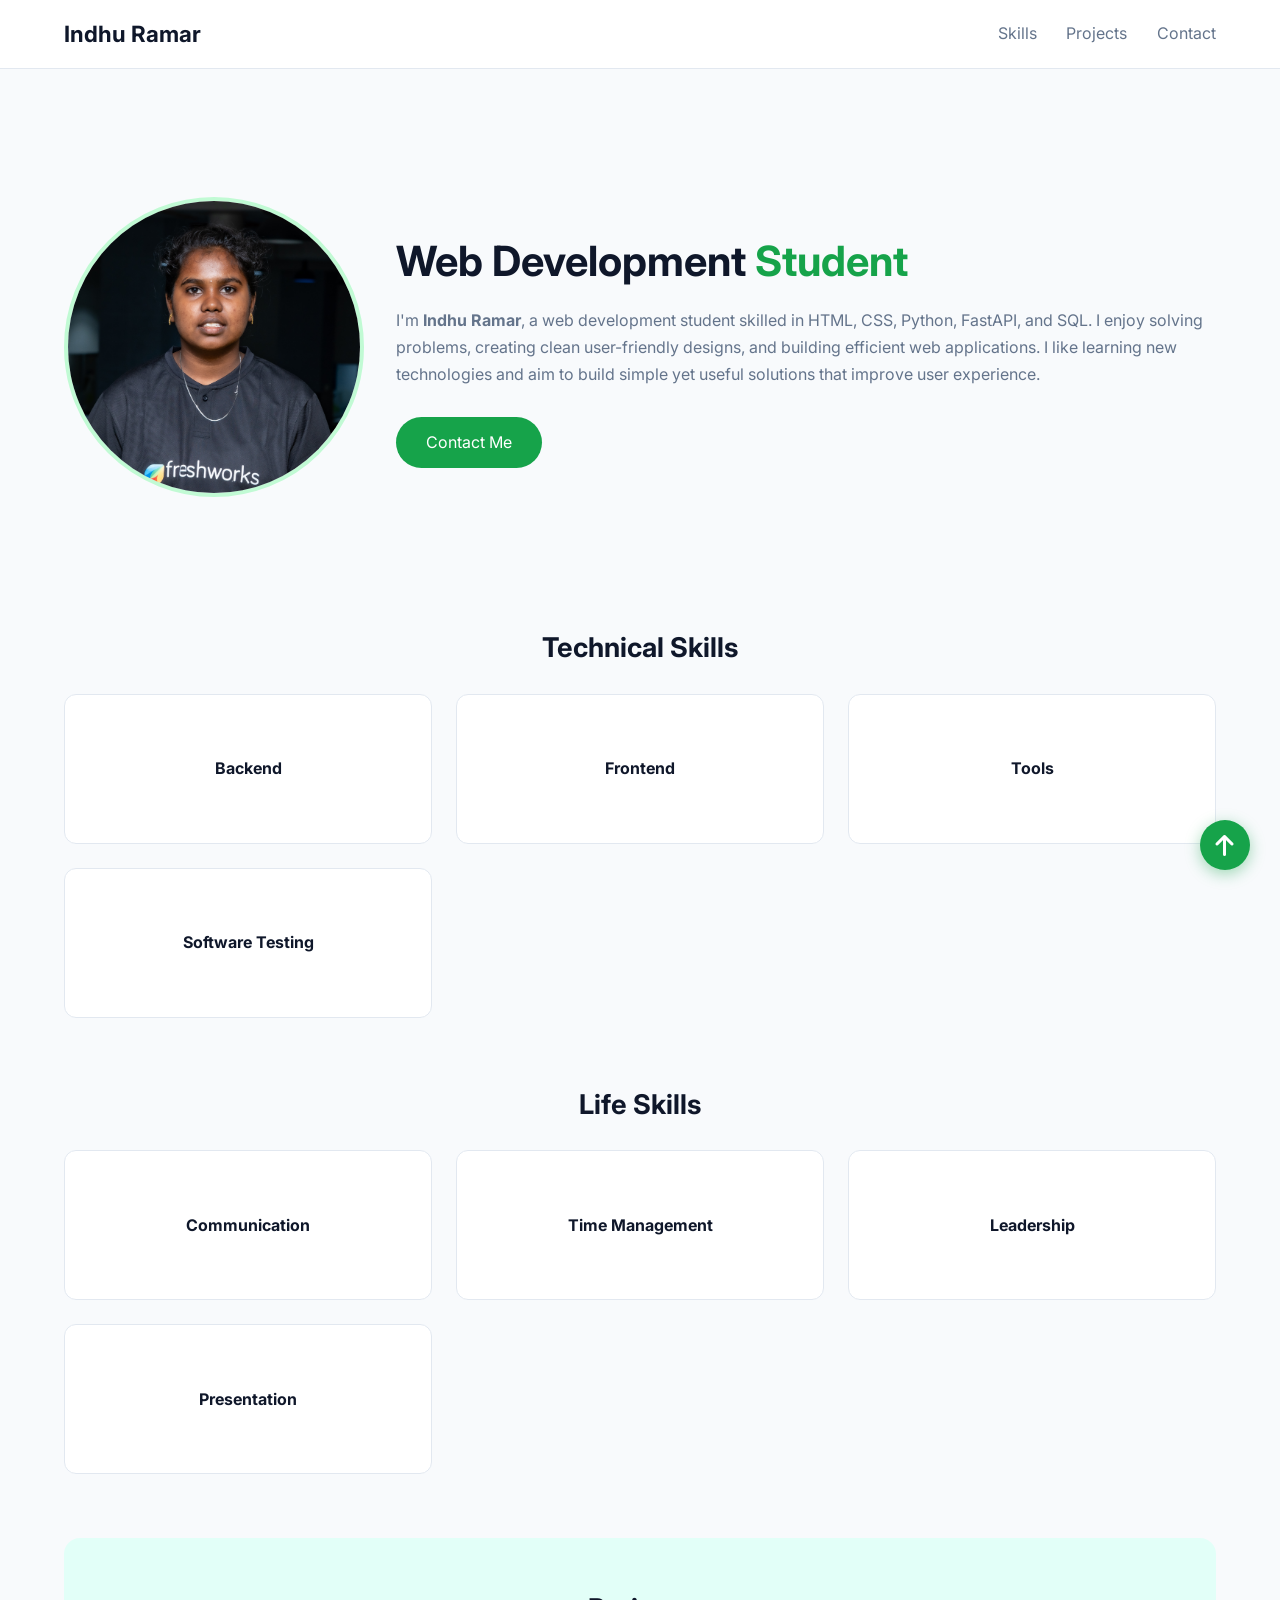
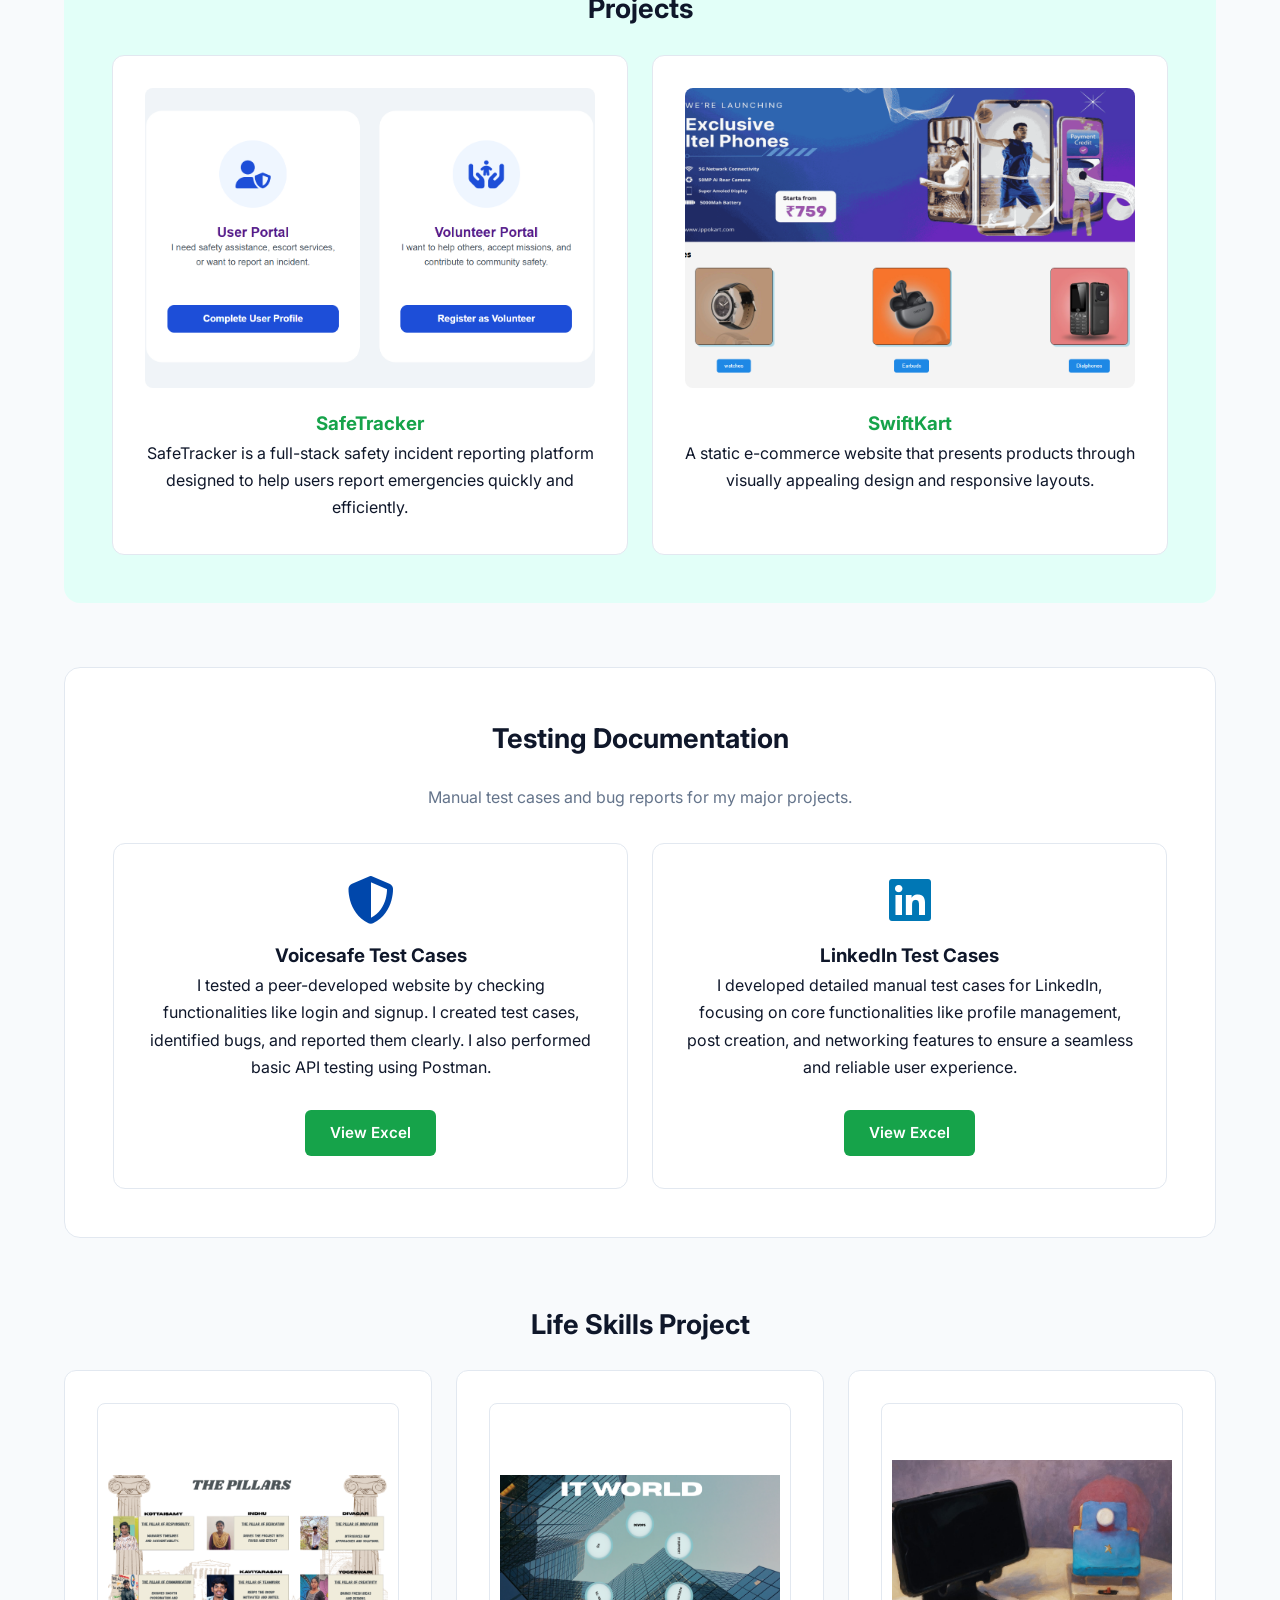
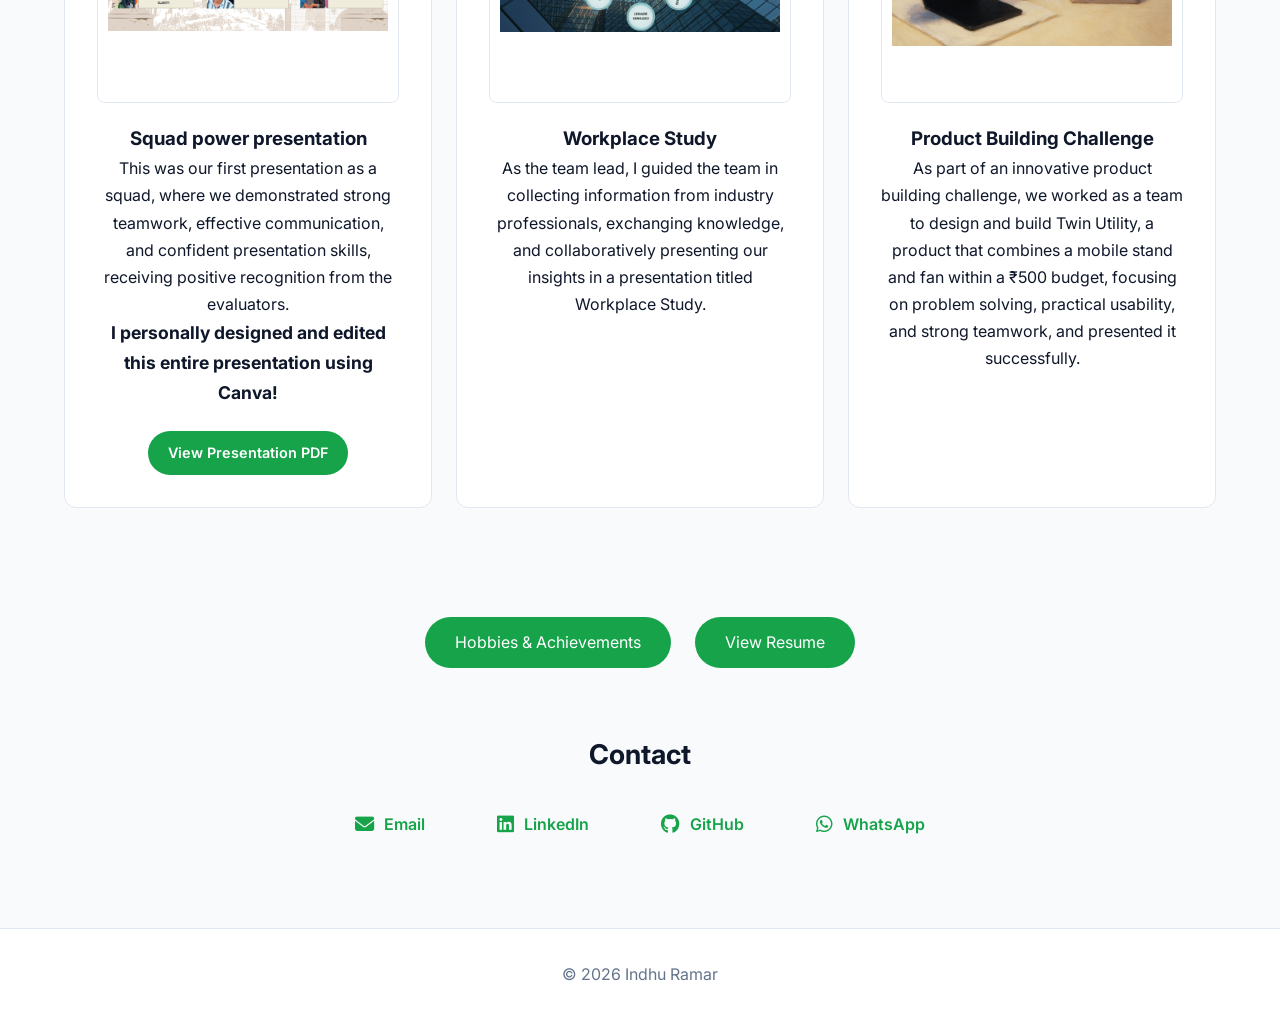
==== index.html @ e45c96ea "Change PDF button text color to white" ====
<!DOCTYPE html>
<html lang="en">

<head>
  <meta charset="UTF-8" />
  <meta name="viewport" content="width=device-width, initial-scale=1.0" />
  <title>Indhu Ramar | Portfolio</title>

  <!-- Google Fonts -->
  <link href="https://fonts.googleapis.com/css2?family=Inter:wght@400;500;600;700&display=swap" rel="stylesheet" />

  <!-- Font Awesome -->
  <link rel="stylesheet" href="https://cdnjs.cloudflare.com/ajax/libs/font-awesome/6.4.0/css/all.min.css" />
  <link rel="stylesheet" href="./style.css?v=3" />
</head>

<body>
  <!-- NAVBAR -->
  <nav>
    <div class="container nav_content">
      <div class="logo">Indhu Ramar</div>
      <div class="nav_links">
        <a href="#skills">Skills</a>
        <a href="#projects">Projects</a>
        <a href="#contact">Contact</a>
      </div>
    </div>
  </nav>

  <main class="container">
    <!-- HERO SECTION -->
    <section class="hero">
      <img src="./images/profile.jpg" alt="Indhu Ramar" />
      <div>
        <h1>Web Development <span>Student</span></h1>
        <p>
          I'm <strong>Indhu Ramar</strong>, a web development student skilled
          in HTML, CSS, Python, FastAPI, and SQL. I enjoy solving problems,
          creating clean user-friendly designs, and building efficient web
          applications. I like learning new technologies and aim to build
          simple yet useful solutions that improve user experience.
        </p>
        <a href="#contact" class="btn">Contact Me</a>
      </div>
    </section>

    <div class="skill">
      <!-- TECHNICAL SKILLS -->
      <section id="skills">
        <h2>Technical Skills</h2>
        <div class="grid">
          <!-- Backend -->
          <div class="flip_card">
            <div class="flip_card_inner">
              <div class="flip_card_front">
                <strong>Backend</strong>
              </div>
              <div class="flip_card_back">
                <div class="skill_item">
                  <div class="skill_info">
                    <span><i class="fa-brands fa-python"></i> Python</span>
                  </div>
                </div>
                <div class="skill_item">
                  <div class="skill_info">
                    <span><i class="fa-solid fa-bolt"></i> FastAPI</span>
                  </div>
                </div>
                <div class="skill_item">
                  <div class="skill_info">
                    <span><i class="fa-solid fa-database"></i> SQL</span>
                  </div>
                </div>
              </div>
            </div>
          </div>

          <!-- Frontend -->
          <div class="flip_card">
            <div class="flip_card_inner">
              <div class="flip_card_front">
                <strong>Frontend</strong>
              </div>
              <div class="flip_card_back">
                <div class="skill_item">
                  <div class="skill_info">
                    <span><i class="fa-brands fa-html5"></i> HTML</span>
                  </div>
                </div>
                <div class="skill_item">
                  <div class="skill_info">
                    <span><i class="fa-brands fa-css3-alt"></i> CSS</span>
                  </div>
                </div>
                <div class="skill_item">
                  <div class="skill_info">
                    <span><i class="fa-brands fa-js"></i> JavaScript</span>
                  </div>
                </div>
              </div>
            </div>
          </div>

          <!-- Tools -->
          <div class="flip_card">
            <div class="flip_card_inner">
              <div class="flip_card_front">
                <strong>Tools</strong>
              </div>
              <div class="flip_card_back">
                <div style="display: grid; grid-template-columns: 1fr 1fr; gap: 5px; width: 100%;">
                  <div class="skill_item" style="margin-bottom: 0;">
                    <div class="skill_info" style="margin-bottom: 0;">
                      <span><i class="fa-brands fa-github"></i> GitHub</span>
                    </div>
                  </div>
                  <div class="skill_item" style="margin-bottom: 0;">
                    <div class="skill_info" style="margin-bottom: 0;">
                      <span><i class="fa-brands fa-figma"></i> Figma</span>
                    </div>
                  </div>
                  <div class="skill_item" style="margin-bottom: 0;">
                    <div class="skill_info" style="margin-bottom: 0;">
                      <span><i class="fa-solid fa-code"></i> VS Code</span>
                    </div>
                  </div>
                  <div class="skill_item" style="margin-bottom: 0;">
                    <div class="skill_info" style="margin-bottom: 0;">
                      <span><i class="fa-solid fa-paper-plane"></i> Postman</span>
                    </div>
                  </div>
                  <div class="skill_item" style="margin-bottom: 0;">
                    <div class="skill_info" style="margin-bottom: 0;">
                      <span><i class="fa-solid fa-masks-theater"></i> Playwright</span>
                    </div>
                  </div>
                  <div class="skill_item" style="margin-bottom: 0;">
                    <div class="skill_info" style="margin-bottom: 0;">
                      <span><i class="fa-solid fa-caret-up"></i> Vercel</span>
                    </div>
                  </div>
                </div>
              </div>
            </div>
          </div>

          <!-- Testing -->
          <div class="flip_card">
            <div class="flip_card_inner">
              <div class="flip_card_front">
                <strong>Software Testing</strong>
              </div>
              <div class="flip_card_back">
                <div class="skill_item">
                  <div class="skill_info">
                    <span><i class="fa-solid fa-vial"></i> Manual Testing</span>
                  </div>
                </div>
                <div class="skill_item">
                  <div class="skill_info">
                    <span><i class="fa-solid fa-robot"></i> Automation</span>
                  </div>
                </div>
                <div class="skill_item">
                  <div class="skill_info">
                    <span><i class="fa-solid fa-bug"></i> Bug Reporting</span>
                  </div>
                </div>
              </div>
            </div>
          </div>
        </div>
      </section>

      <!-- LIFE SKILLS -->
      <section>
        <h2>Life Skills</h2>
        <div class="grid">
          <div class="flip_card">
            <div class="flip_card_inner">
              <div class="flip_card_front">
                <strong>Communication</strong>
              </div>
              <div class="flip_card_back">
                <strong>Communication</strong>
                <span>70%</span>
                <div class="progress_bar_container">
                  <div class="progress_fill" style="width: 70%"></div>
                </div>
              </div>
            </div>
          </div>

          <div class="flip_card">
            <div class="flip_card_inner">
              <div class="flip_card_front">
                <strong>Time Management</strong>
              </div>
              <div class="flip_card_back">
                <strong>Time Management</strong>
                <span>70%</span>
                <div class="progress_bar_container">
                  <div class="progress_fill" style="width: 70%"></div>
                </div>
              </div>
            </div>
          </div>

          <div class="flip_card">
            <div class="flip_card_inner">
              <div class="flip_card_front">
                <strong>Leadership</strong>
              </div>
              <div class="flip_card_back">
                <strong>Leadership</strong>
                <span>70%</span>
                <div class="progress_bar_container">
                  <div class="progress_fill" style="width: 70%"></div>
                </div>
              </div>
            </div>
          </div>

          <div class="flip_card">
            <div class="flip_card_inner">
              <div class="flip_card_front">
                <strong>Presentation</strong>
              </div>
              <div class="flip_card_back">
                <strong>Presentation</strong>
                <span>70%</span>
                <div class="progress_bar_container">
                  <div class="progress_fill" style="width: 70%"></div>
                </div>
              </div>
            </div>
          </div>
        </div>
      </section>
    </div>

    <!-- PROJECTS -->
    <section id="projects" class="soft_bg">
      <h2>Projects</h2>
      <div class="grid">
        <div class="card">
          <a href="https://safe-tracker-full-stack.vercel.app/" target="_blank" class="project-link">
<img 
  src="https://rbindhu130-glitch.github.io/portfolio/images/safetracker.png"
  alt="SafeTracker Project"
  class="project-img"
/>
            <h3>SafeTracker</h3>
          </a>
          <p>
            SafeTracker is a full-stack safety incident reporting platform
            designed to help users report emergencies quickly and efficiently.
          </p>
        </div>

        <div class="card">
          <a href="https://rbindhu130-glitch.github.io/static_swiftcart/" target="_blank" class="project-link">
            <img src="images/swiftkart.png" alt="SwiftKart Project" class="project-img" />
            <h3>SwiftKart</h3>
          </a>
          <p>
            A static e-commerce website that presents products through
            visually appealing design and responsive layouts.
          </p>
        </div>
      </div>
    </section>

    <!-- TESTING PROJECTS -->
    <section id="testing_docs" class="soft_bg" style="margin-top: 4rem; background: #fff; border: 1px solid var(--border);">
      <h2 style="text-align: center">Testing Documentation</h2>
      <p style="text-align: center; color: var(--muted); margin-bottom: 2rem;">Manual test cases and bug reports for my major projects.</p>
      <div class="grid">
        <div class="card">
          <i class="fa-solid fa-shield-halved" style="font-size: 3rem; color: #0047AB; margin-bottom: 1rem;"></i>
          <h3>Voicesafe Test Cases</h3>
          <p>I tested a peer-developed website by checking functionalities like login and signup. I created test cases, identified bugs, and reported them clearly. I also performed basic API testing using Postman.</p>
          <a href="https://docs.google.com/spreadsheets/d/1OZt_3mrUD1_7qeNckOaOy7QvDDAC1AENZlRCYcIxhU0/edit?usp=sharing" target="_blank" class="btn" style="background: var(--accent-green); color: #fff !important; padding: 10px 25px; font-size: 0.95rem; border-radius: 6px;">View Excel</a>
        </div>

        <div class="card">
          <i class="fa-brands fa-linkedin" style="font-size: 3rem; color: #0077b5; margin-bottom: 1rem;"></i>
          <h3>LinkedIn Test Cases</h3>
          <p>I developed detailed manual test cases for LinkedIn, focusing on core functionalities like profile management, post creation, and networking features to ensure a seamless and reliable user experience.</p>
          <a href="https://docs.google.com/spreadsheets/d/1JrEQK1cEK1GLWD-8g2ZLKQZixShwOcOtOJagkWiOR80/edit?usp=sharing" target="_blank" class="btn" style="background: var(--accent-green); color: #fff !important; padding: 10px 25px; font-size: 0.95rem; border-radius: 6px;">View Excel</a>
        </div>
      </div>
    </section>

    <!-- LIFE SKILLS PROJECTS -->
    <section id="life_skills">
      <h2 style="text-align: center">Life Skills Project</h2>
      <div class="grid">
        <div class="card">
          <img src="images/project1.png" alt="IT World Map" class="project-img" />
          <h3>Squad power presentation</h3>
          <p>This was our first presentation as a squad, where we demonstrated strong teamwork, effective communication,
            and confident presentation skills, receiving positive recognition from the evaluators. <strong>I personally designed and edited this entire presentation using Canva!</strong></p>
          <a href="./SquadPower.pdf" target="_blank" class="btn" style="margin-top: 15px; display: inline-block; padding: 10px 20px; font-size: 0.9rem; color: white !important;">View Presentation PDF</a>
        </div>

        <div class="card">
          <img src="./images/project2.png" alt="Project Pillars" class="project-img" />
          <h3>Workplace Study</h3>
          <p>As the team lead, I guided the team in collecting information from industry professionals, exchanging
            knowledge, and collaboratively presenting our insights in a presentation titled Workplace Study.</p>
        </div>

        <div class="card">
          <img src="./images/project3.jpeg" alt="Life Skill Concept" class="project-img" />
          <h3>Product Building Challenge</h3>
          <p>As part of an innovative product building challenge, we worked as a team to design and build Twin Utility,
            a product that combines a mobile stand and fan within a ₹500 budget, focusing on problem solving, practical
            usability, and strong teamwork, and presented it successfully.</p>
        </div>
      </div>
    </section>
    <div class="more" style="display: flex; justify-content: center; gap: 1.5rem; flex-wrap: wrap;">
      <a href="./hobbies.html" class="btn">Hobbies & Achievements</a>
      <a href="https://docs.google.com/document/d/1NGDghX465tv0pipl295mmdUm-Jv1igpM36LlhGF-H4c/edit?usp=sharing" class="btn" target="_blank">View Resume</a>
    </div>

    <!-- CONTACT -->
    <section id="contact">
      <h2 style="text-align: center">Contact</h2>
      <div class="contact_links">
        <a href="mailto:rbindhu130@gmail.com"><i class="fa-solid fa-envelope"></i> Email</a>
        <a href="https://www.linkedin.com/in/indhu-r-717021374" target="_blank"><i class="fa-brands fa-linkedin"></i>
          LinkedIn</a>
        <a href="https://github.com/rbindhu130-glitch" target="_blank"><i class="fa-brands fa-github"></i> GitHub</a>
        <a href="https://wa.me/919043402074" target="_blank"><i class="fa-brands fa-whatsapp"></i> WhatsApp</a>
      </div>
    </section>
  </main>

  <!-- FOOTER -->
  <footer>
    <div class="container">&copy; 2026 Indhu Ramar</div>
  </footer>
  <!-- BACK TO TOP BUTTON -->
  <a href="#" class="back-to-top" id="backToTop">
    <i class="fa-solid fa-arrow-up"></i>
  </a>
</body>

</html>
---- style.css ----
html {
  scroll-behavior: smooth;
}

:root {
  --bg: #f8fafc;
  --text: #0f172a;
  --muted: #64748b;
  --border: #e2e8f0;
  --accent-green: #16a34a;
  --accent-green-soft: #c1fad4;
  --soft: #e2fff8;
}

* {
  margin: 0;
  padding: 0;
  box-sizing: border-box;
}

body {
  font-family: "Inter", sans-serif;
  background: var(--bg);
  color: var(--text);
  line-height: 1.7;
}

.container {
  width: 100%;
  padding: 0 5%;
  box-sizing: border-box;
}

nav {
  background: #fff;
  border-bottom: 1px solid var(--border);
  padding: 15px 0;
}

.nav_content {
  display: flex;
  justify-content: space-between;
  align-items: center;
}

.logo {
  font-weight: 700;
  font-size: 1.4rem;
}

.nav_links a {
  margin-left: 1.6rem;
  text-decoration: none;
  color: var(--muted);
  transition: 0.3s ease;
}

.nav_links a:hover {
  color: var(--accent-green);
}

.hero {
  display: flex;
  align-items: center;
  gap: 2rem;
  padding: 4rem 0;
}

.hero img {
  width: 300px;
  height: 300px;
  border-radius: 50%;
  object-fit: cover;
  border: 4px solid var(--accent-green-soft);
}

.hero h1 {
  font-size: 2.6rem;
}

.hero span {
  color: var(--accent-green);
}

.hero p {
  color: var(--muted);
  margin-top: 10px;
}

.btn {
  display: inline-block;
  margin-top: 1.8rem;
  padding: 12px 30px;
  background: var(--accent-green);
  color: #fff;
  text-decoration: none;
  border-radius: 8px;
  transition: 0.3s ease;
}

.btn:hover {
  background: var(--accent-green-soft);
  color: var(--accent-green);
  transform: translateY(-2px);
}

.btn-outline {
  background: transparent;
  color: var(--accent-green);
  border: 2px solid var(--accent-green);
  padding: 10px 28px;
}

.btn-outline:hover {
  background: var(--accent-green);
  color: #fff;
}

section {
  margin-top: 4rem;
  opacity: 0;
  transform: translateY(30px);
  animation: fadeUp 0.8s ease forwards;
}

@keyframes fadeUp {
  from {
    opacity: 0;
    transform: translateY(30px);
  }

  to {
    opacity: 1;
    transform: translateY(0);
  }
}

section:nth-child(1) {
  animation-delay: 0.1s;
}

section:nth-child(2) {
  animation-delay: 0.3s;
}

section:nth-child(3) {
  animation-delay: 0.5s;
}

section:nth-child(4) {
  animation-delay: 0.7s;
}

section:nth-child(5) {
  animation-delay: 0.9s;
}

section h2 {
  font-size: 1.7rem;
  margin-bottom: 1.4rem;
}

.grid {
  display: grid;
  grid-template-columns: repeat(auto-fit, minmax(280px, 1fr));
  gap: 1.5rem;
}

.card {
  background: #fff;
  border: 1px solid var(--border);
  padding: 2rem;
  border-radius: 12px;
  transition: 0.3s ease;
  text-align: center;
}

.card:hover {
  background: var(--accent-green-soft);
  transform: translateY(-6px);
  box-shadow: 0 12px 25px rgba(22, 163, 74, 0.15);
}

.card strong {
  display: block;
  margin-bottom: 8px;
  font-size: 1.1rem;
}

.card a {
  text-decoration: none;
  color: var(--accent-green);
  font-weight: 600;
}

.soft_bg {
  background: var(--soft);
  padding: 3rem;
  border-radius: 16px;
  text-align: center;
}

.contact_links {
  display: flex;
  justify-content: center;
  gap: 2rem;
  margin-top: 1rem;
}

.contact_links a {
  text-decoration: none;
  color: var(--accent-green);
  font-weight: 600;
  padding: 10px 20px;
  border-radius: 6px;
  transition: 0.3s ease;
  display: flex;
  align-items: center;
  gap: 10px;
}

.contact_links i {
  font-size: 1.2rem;
}

.contact_links a:hover {
  background: var(--accent-green-soft);
  transform: translateY(-2px);
}


footer {
  margin-top: 5rem;
  border-top: 1px solid var(--border);
  padding: 2rem 0;
  text-align: center;
  color: var(--muted);
  background: #fff;
}

.flip_card {
  background-color: transparent;
  width: 100%;
  height: 150px;
  perspective: 1000px;
}

.flip_card_inner {
  position: relative;
  width: 100%;
  height: 100%;
  text-align: center;
  transition: transform 0.6s;
  transform-style: preserve-3d;
}

.flip_card:hover .flip_card_inner {
  transform: rotateY(180deg);
}

.flip_card_front,
.flip_card_back {
  position: absolute;
  width: 100%;
  height: 100%;
  backface-visibility: hidden;
  border-radius: 12px;
  display: flex;
  flex-direction: column;
  justify-content: center;
  align-items: center;
  border: 1px solid var(--border);
  padding: 10px;
}

.flip_card_front {
  background-color: #fff;
  color: var(--text);
}

.flip_card_back {
  background-color: var(--accent-green-soft);
  color: var(--text);
  transform: rotateY(180deg);
  padding: 20px;
  text-align: center;
  align-items: center;
}

.skill_item {
  width: 100%;
  margin-bottom: 10px;
}

.skill_info {
  display: flex;
  justify-content: center;
  font-size: 0.85rem !important;
  font-weight: 600;
  margin-bottom: 8px;
  width: 100%;
}

.skill_info span i {
  margin-right: 8px;
}

/* Skill Icon Colors */
.skill_info span .fa-python { color: #3776AB !important; }
.skill_info span .fa-bolt { color: #009688 !important; }
.skill_info span .fa-database { color: #00758F !important; }
.skill_info span .fa-html5 { color: #E34F26 !important; }
.skill_info span .fa-css3-alt { color: #1572B6 !important; }
.skill_info span .fa-js { color: #d6b802 !important; }
.skill_info span .fa-github { color: #181717 !important; }
.skill_info span .fa-figma { color: #F24E1E !important; }
.skill_info span .fa-code { color: #007ACC !important; }
.skill_info span .fa-paper-plane { color: #FF6C37 !important; }
.skill_info span .fa-masks-theater { color: #2EAD33 !important; }
.skill_info span .fa-caret-up { color: #000000 !important; }
.skill_info span .fa-vial { color: #E91E63 !important; }
.skill_info span .fa-robot { color: #607D8B !important; }
.skill_info span .fa-bug { color: #F44336 !important; }

.progress_bar_container {
  width: 100%;
  background: #fff;
  border-radius: 10px;
  height: 8px;
  margin-top: 4px;
}

.progress_fill {
  background: var(--accent-green);
  height: 100%;
}

.flip_card_front i {
  font-size: 1.5rem;
  color: var(--accent-green);
  margin-bottom: 5px;
}

.more {
  text-align: center;
  margin-top: 80px;
}

.btn {
  padding: 12px 30px;
  border-radius: 40px;
}

.project-img {
  width: 100%;
  height: 300px;
  object-fit: cover;
  border-radius: 8px;
  margin-bottom: 12px;
  background: #e2e8f0;
}

#life_skills .project-img {
  object-fit: contain;
  background: #fff;
  padding: 10px;
  border: 1px solid var(--border);
}

.skill {
  text-align: center;
}

/* BACK TO TOP BUTTON */
.back-to-top {
  position: fixed;
  bottom: 30px;
  right: 30px;
  background: var(--accent-green);
  color: #fff;
  width: 50px;
  height: 50px;
  border-radius: 50%;
  display: flex;
  justify-content: center;
  align-items: center;
  text-decoration: none;
  font-size: 1.5rem;
  box-shadow: 0 4px 15px rgba(22, 163, 74, 0.4);
  transition: 0.3s ease;
  z-index: 999;
}

.back-to-top:hover {
  background: #22c55e;
  transform: translateY(-5px);
  box-shadow: 0 6px 20px rgba(22, 163, 74, 0.6);
}

/* MEDIA QUERIES */
/* Mobile Devices (up to 600px) */
@media (max-width: 600px) {
  .hero {
    flex-direction: column;
    text-align: center;
    gap: 1.5rem;
  }

  .hero img {
    width: 200px;
    height: 200px;
  }

  .hero h1 {
    font-size: 2rem;
  }

  .hero p {
    font-size: 0.9rem;
  }

  nav .nav_links a {
    margin-left: 1rem;
    font-size: 0.9rem;
  }

  .grid {
    grid-template-columns: 1fr;
  }

  .soft_bg img {
    width: 100%;
    height: 100px;
  }

  .flip_card {
    height: 180px;
  }

  .project-img {
    height: 200px;
    width: 200px;
  }

  .btn {
    padding: 10px 20px;
    font-size: 0.9rem;
  }

  .contact_links {
    flex-direction: column;
    gap: 1rem;
  }
}

/* Tablets (601px – 1024px) */
@media (min-width: 601px) and (max-width: 1024px) {
  .hero {
    flex-direction: column;
    text-align: center;
    gap: 2rem;
  }

  .hero img {
    width: 250px;
    height: 250px;
  }

  .hero h1 {
    font-size: 2.2rem;
  }

  .hero p {
    font-size: 1rem;
  }

  .grid {
    grid-template-columns: repeat(auto-fit, minmax(250px, 1fr));
  }

  .project-img {
    height: 250px;
  }
}
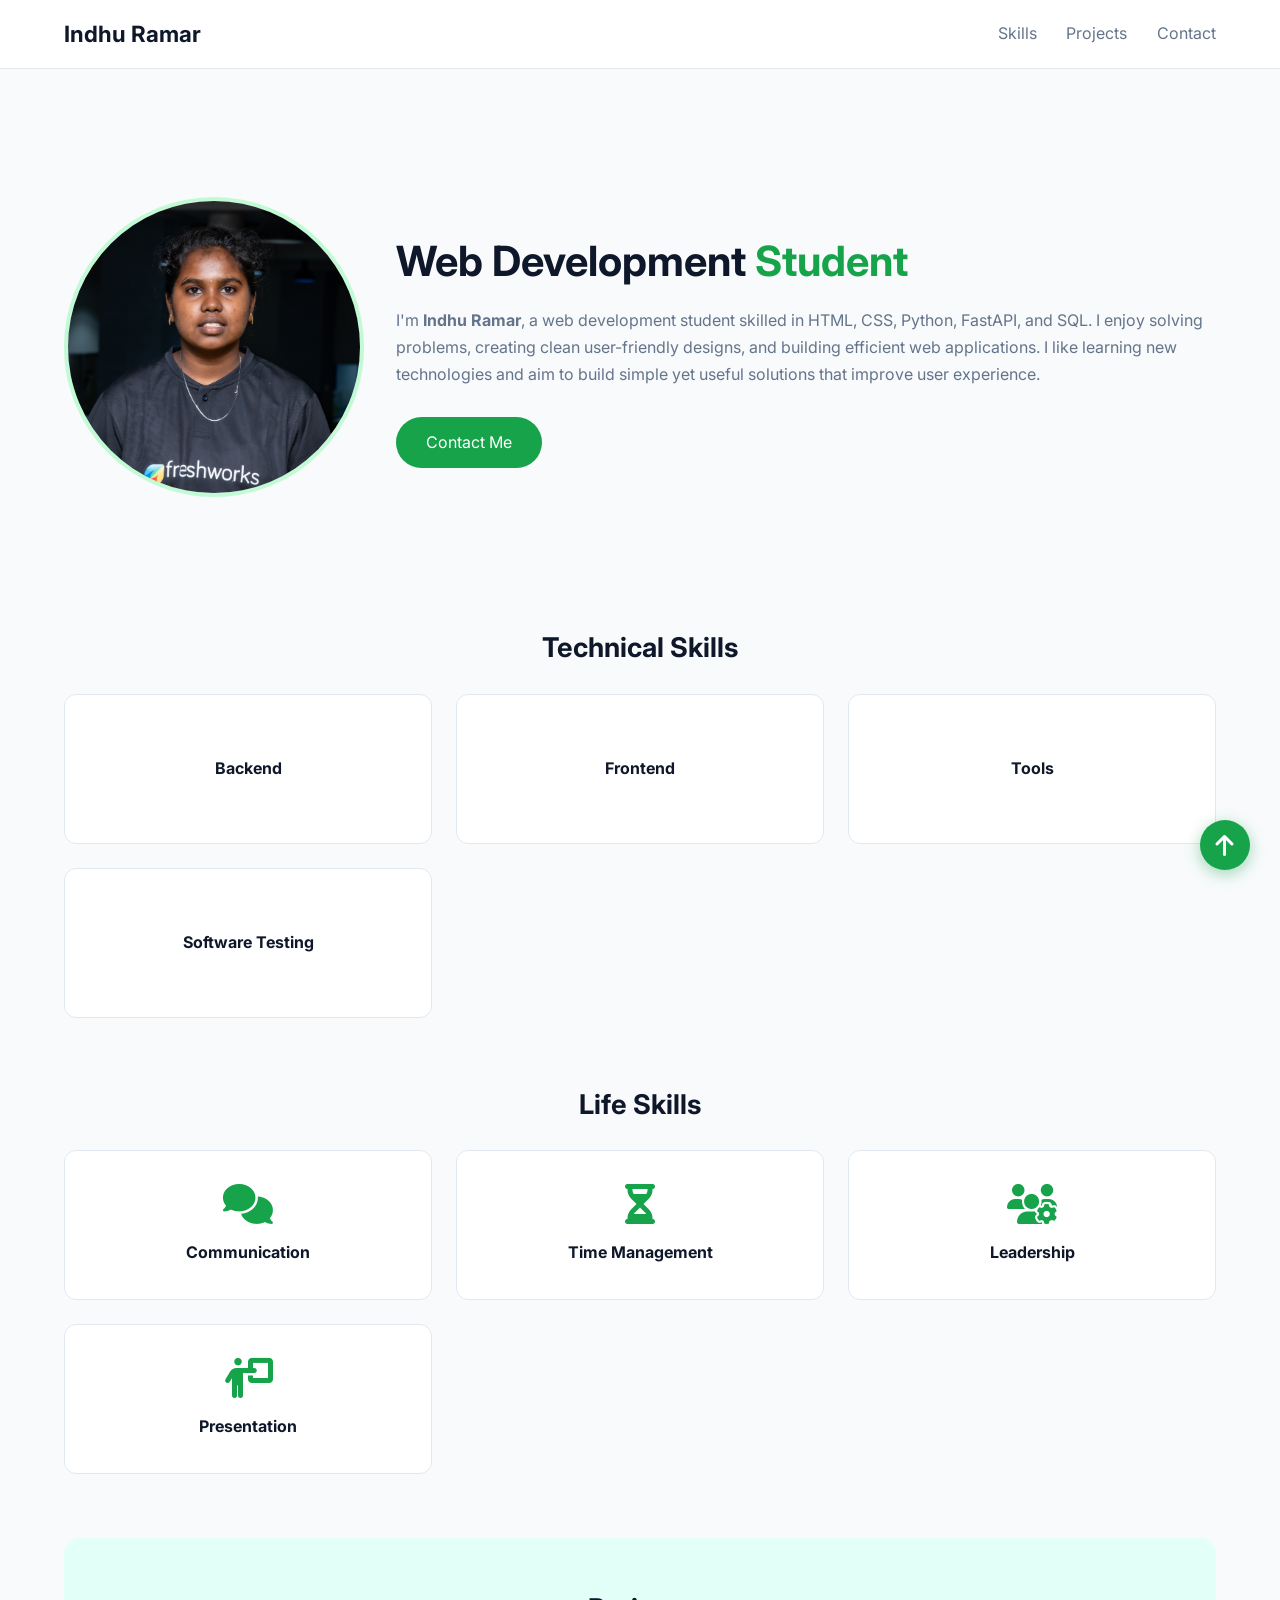
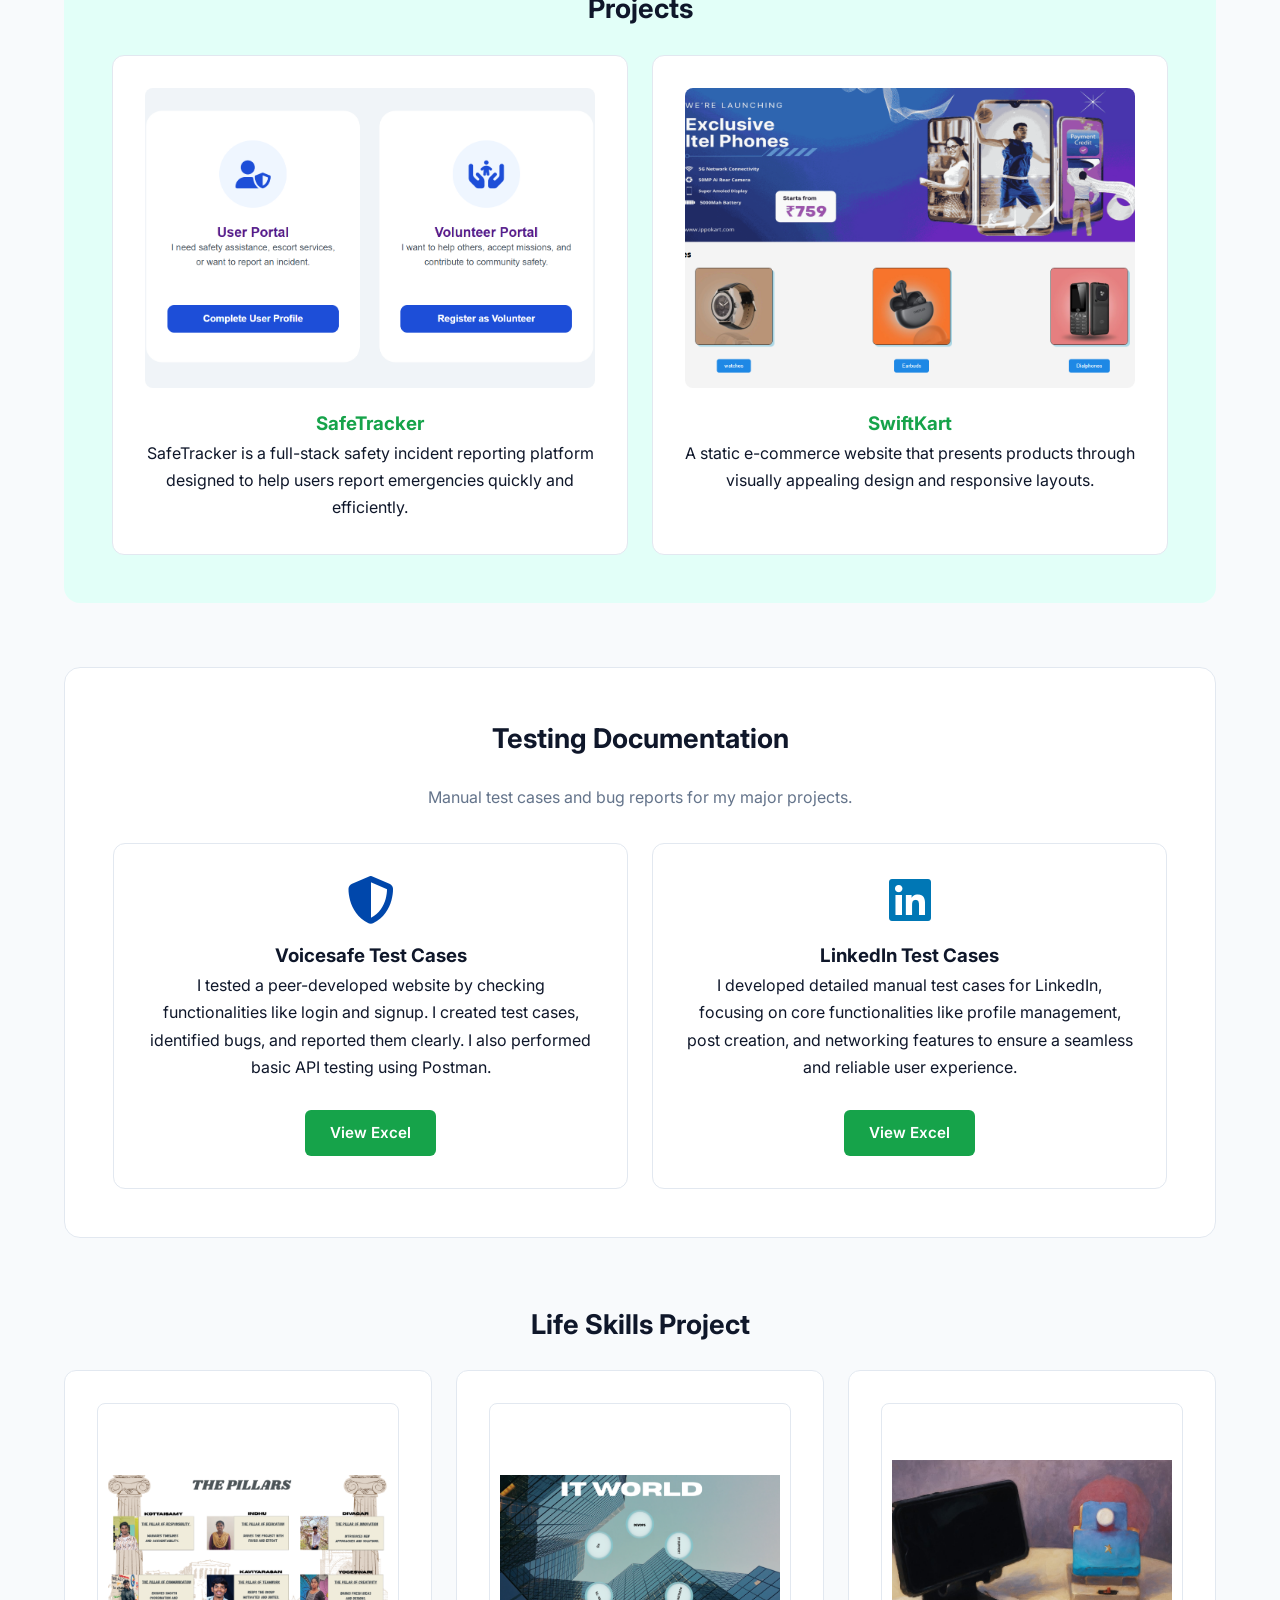
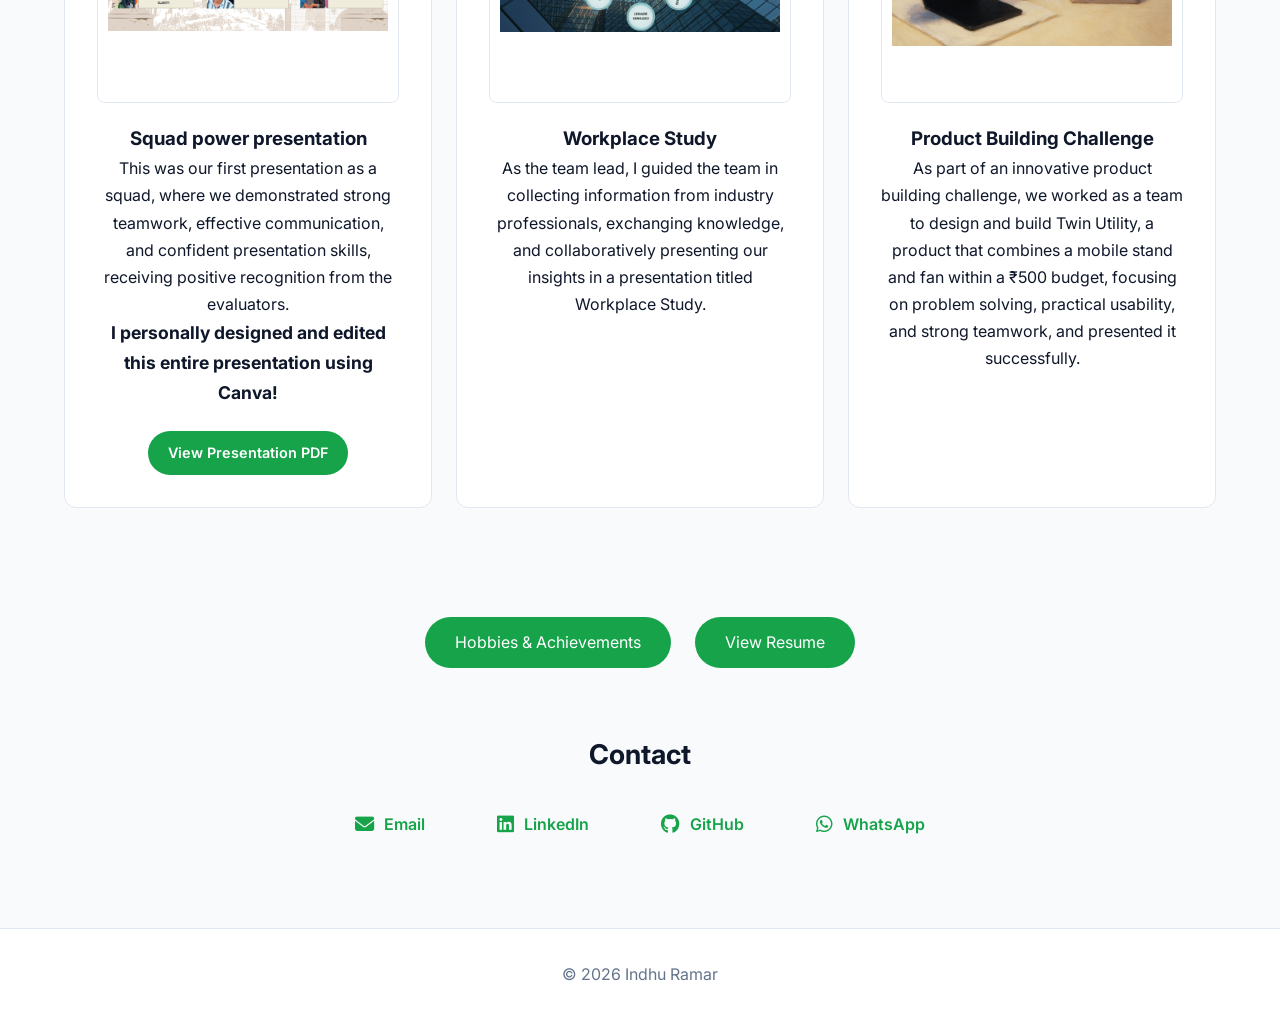
==== commit 28468a47: "Add FontAwesome logos to Life Skills flip cards" ====
--- a/index.html
+++ b/index.html
@@ -179,6 +179,7 @@
           <div class="flip_card">
             <div class="flip_card_inner">
               <div class="flip_card_front">
+                <i class="fa-solid fa-comments" style="font-size: 2.5rem; margin-bottom: 15px; color: var(--accent-green); display: block;"></i>
                 <strong>Communication</strong>
               </div>
               <div class="flip_card_back">
@@ -194,6 +195,7 @@
           <div class="flip_card">
             <div class="flip_card_inner">
               <div class="flip_card_front">
+                <i class="fa-solid fa-hourglass-half" style="font-size: 2.5rem; margin-bottom: 15px; color: var(--accent-green); display: block;"></i>
                 <strong>Time Management</strong>
               </div>
               <div class="flip_card_back">
@@ -209,6 +211,7 @@
           <div class="flip_card">
             <div class="flip_card_inner">
               <div class="flip_card_front">
+                <i class="fa-solid fa-users-gear" style="font-size: 2.5rem; margin-bottom: 15px; color: var(--accent-green); display: block;"></i>
                 <strong>Leadership</strong>
               </div>
               <div class="flip_card_back">
@@ -224,6 +227,7 @@
           <div class="flip_card">
             <div class="flip_card_inner">
               <div class="flip_card_front">
+                <i class="fa-solid fa-person-chalkboard" style="font-size: 2.5rem; margin-bottom: 15px; color: var(--accent-green); display: block;"></i>
                 <strong>Presentation</strong>
               </div>
               <div class="flip_card_back">
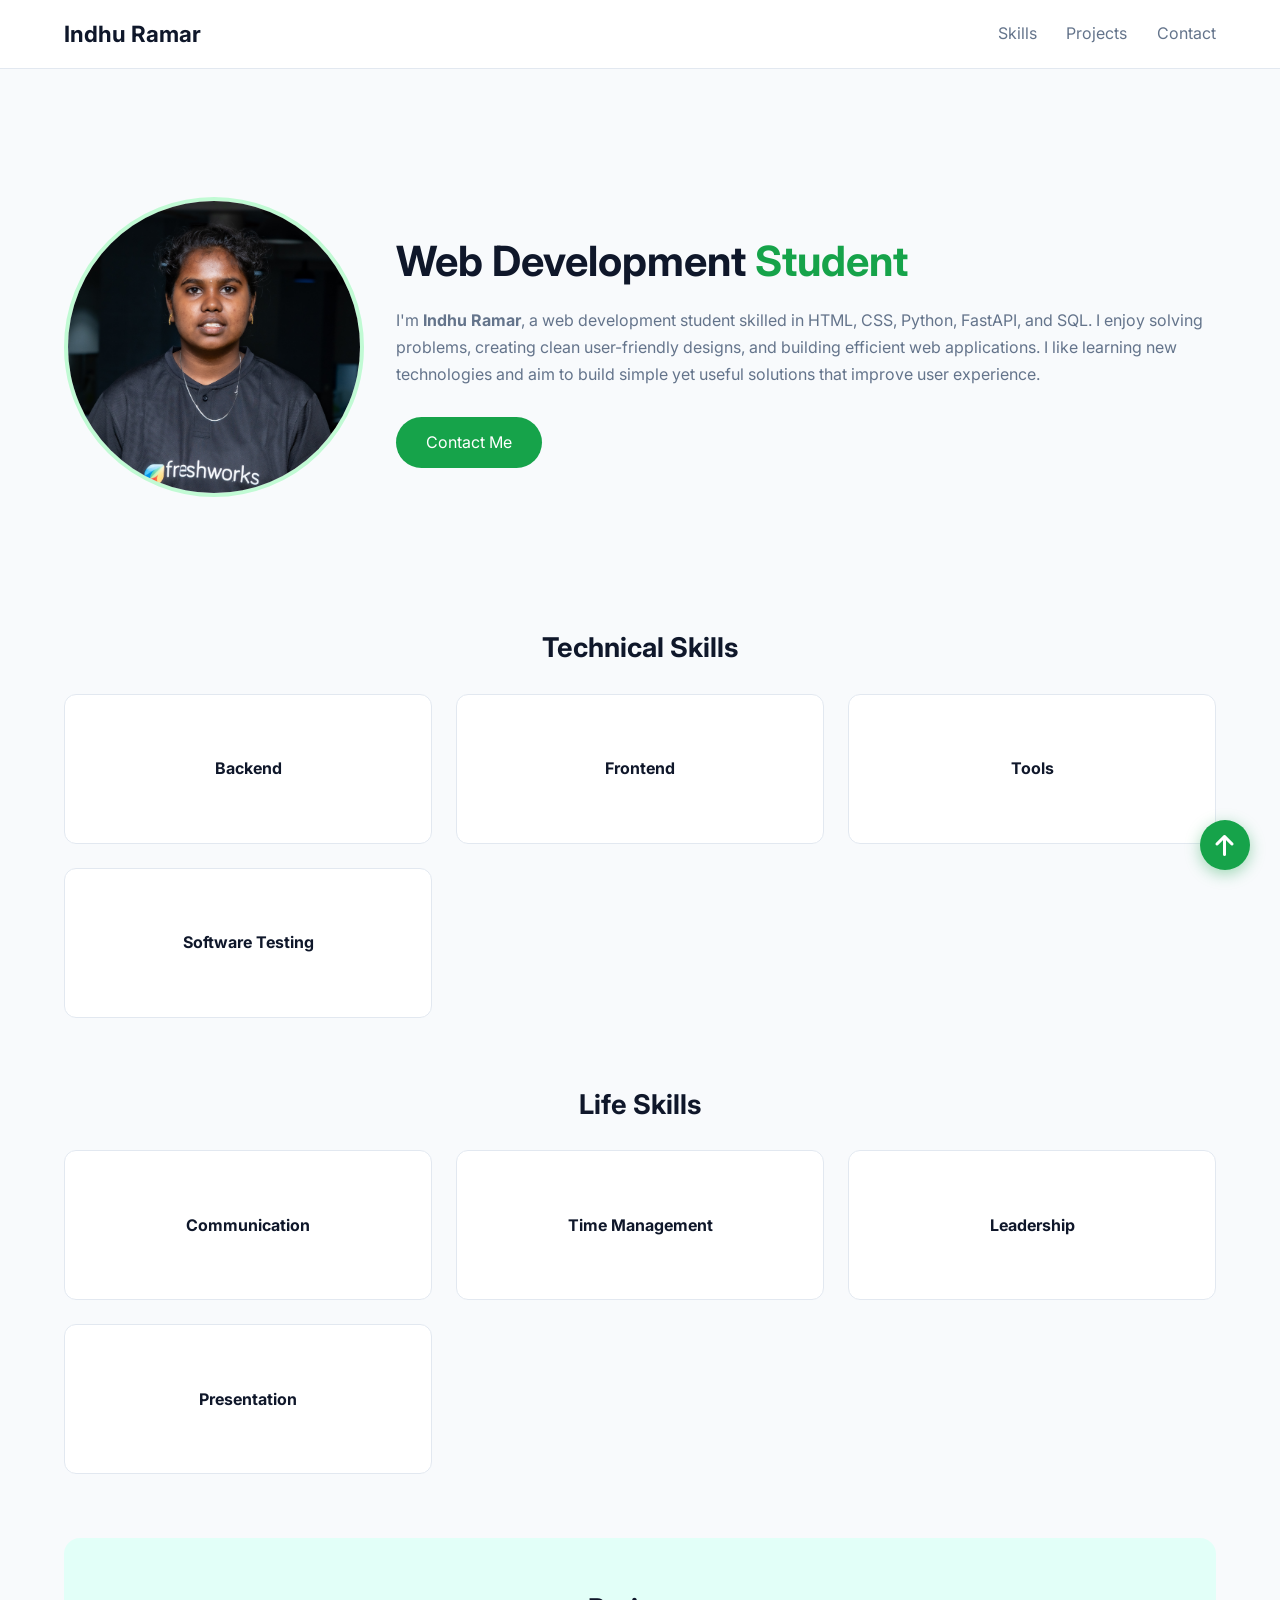
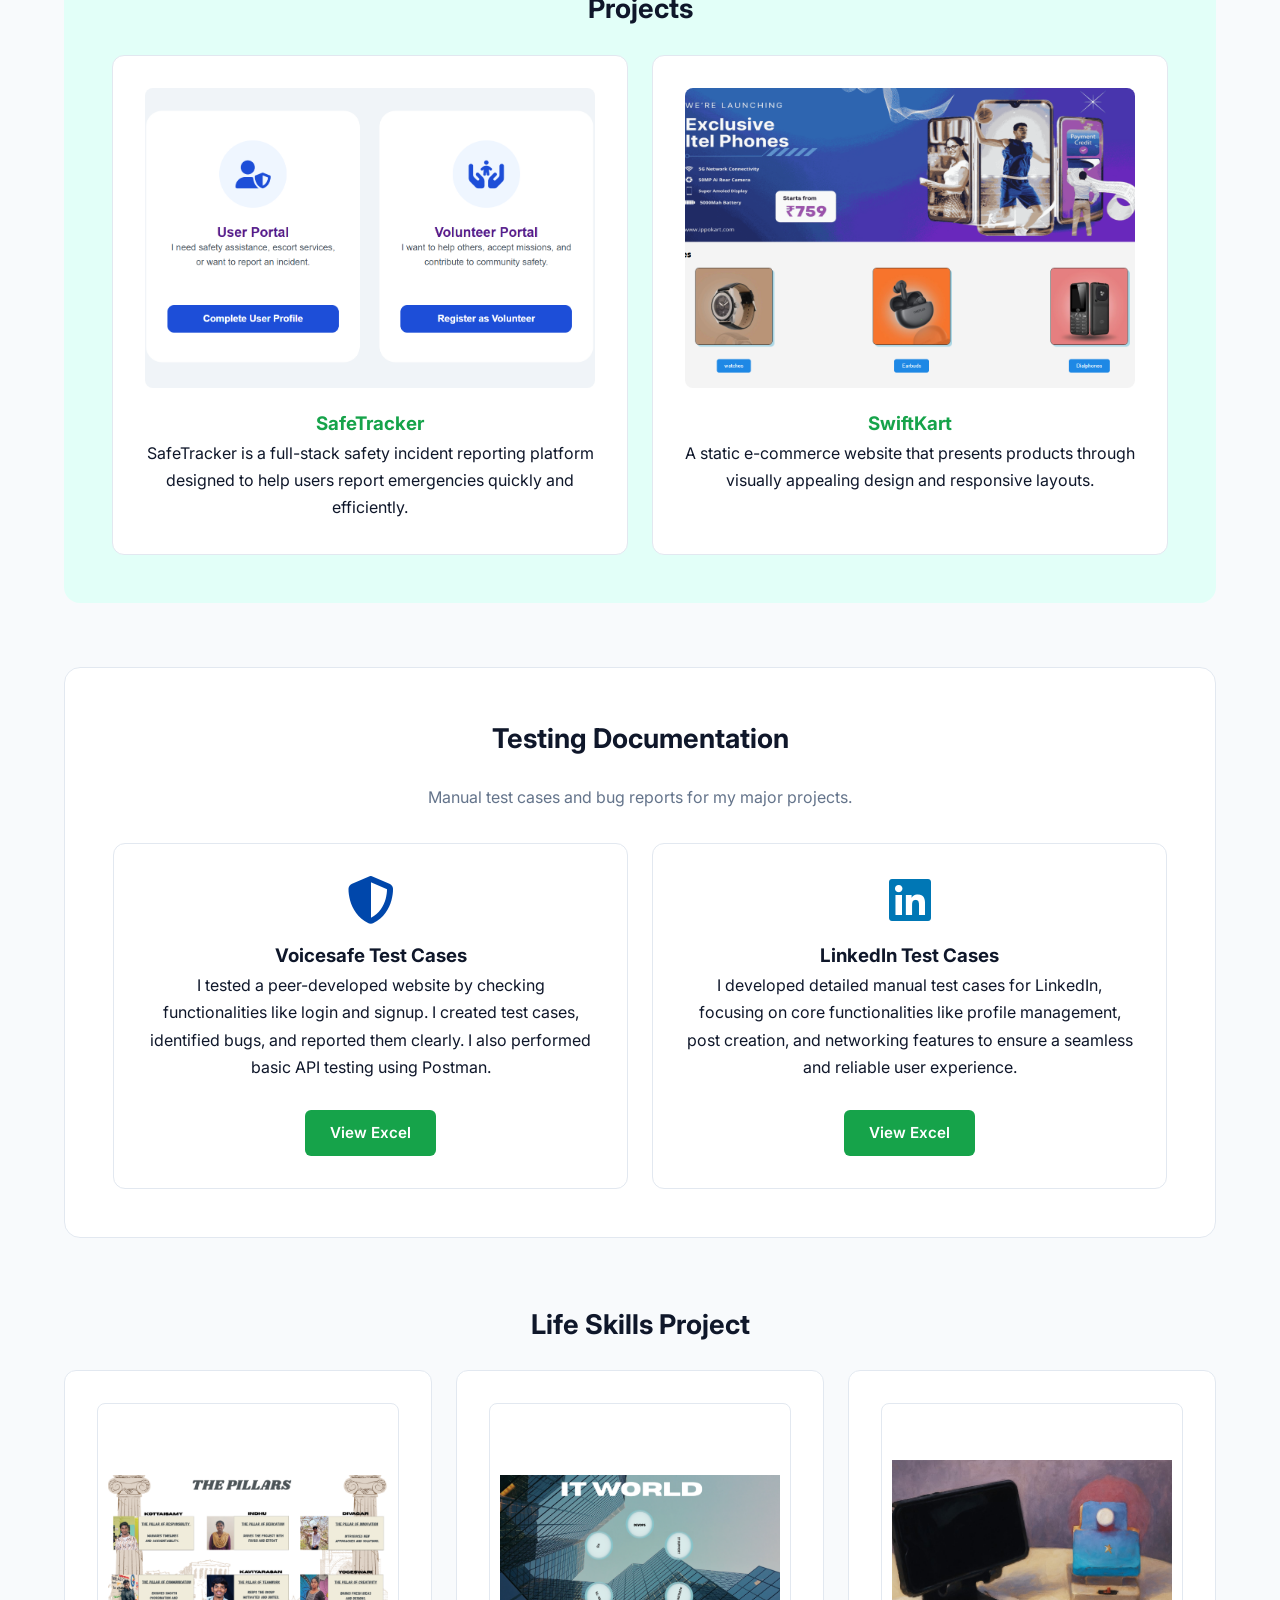
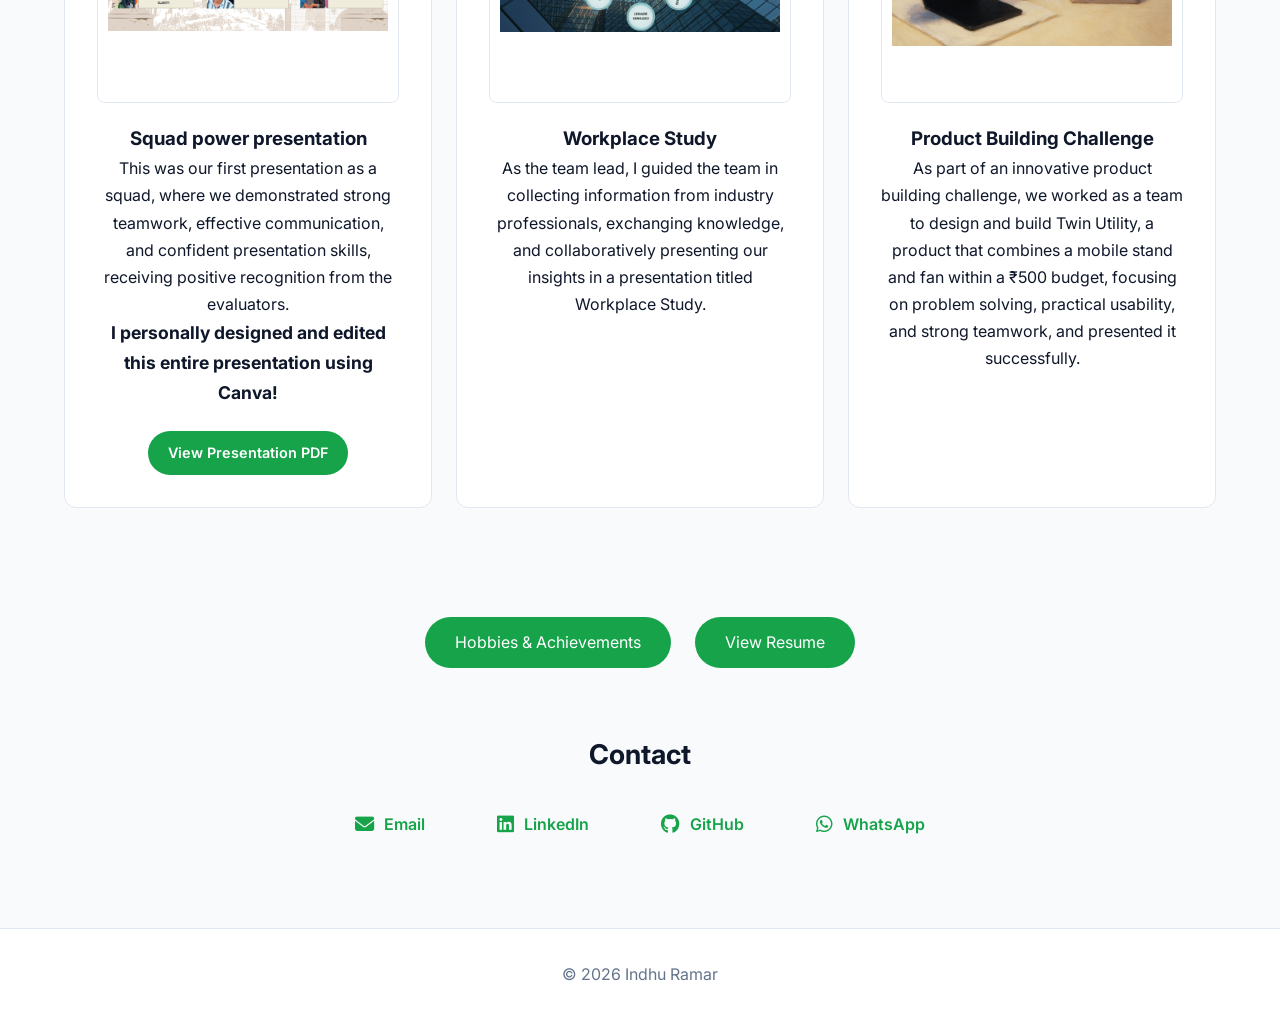
==== commit e5d9817d: "Move Life Skills logos to the back of the flip cards" ====
--- a/index.html
+++ b/index.html
@@ -179,10 +179,10 @@
           <div class="flip_card">
             <div class="flip_card_inner">
               <div class="flip_card_front">
-                <i class="fa-solid fa-comments" style="font-size: 2.5rem; margin-bottom: 15px; color: var(--accent-green); display: block;"></i>
                 <strong>Communication</strong>
               </div>
               <div class="flip_card_back">
+                <i class="fa-solid fa-comments" style="font-size: 2rem; margin-bottom: 10px; color: #fff;"></i>
                 <strong>Communication</strong>
                 <span>70%</span>
                 <div class="progress_bar_container">
@@ -195,10 +195,10 @@
           <div class="flip_card">
             <div class="flip_card_inner">
               <div class="flip_card_front">
-                <i class="fa-solid fa-hourglass-half" style="font-size: 2.5rem; margin-bottom: 15px; color: var(--accent-green); display: block;"></i>
                 <strong>Time Management</strong>
               </div>
               <div class="flip_card_back">
+                <i class="fa-solid fa-hourglass-half" style="font-size: 2rem; margin-bottom: 10px; color: #fff;"></i>
                 <strong>Time Management</strong>
                 <span>70%</span>
                 <div class="progress_bar_container">
@@ -211,10 +211,10 @@
           <div class="flip_card">
             <div class="flip_card_inner">
               <div class="flip_card_front">
-                <i class="fa-solid fa-users-gear" style="font-size: 2.5rem; margin-bottom: 15px; color: var(--accent-green); display: block;"></i>
                 <strong>Leadership</strong>
               </div>
               <div class="flip_card_back">
+                <i class="fa-solid fa-users-gear" style="font-size: 2rem; margin-bottom: 10px; color: #fff;"></i>
                 <strong>Leadership</strong>
                 <span>70%</span>
                 <div class="progress_bar_container">
@@ -227,10 +227,10 @@
           <div class="flip_card">
             <div class="flip_card_inner">
               <div class="flip_card_front">
-                <i class="fa-solid fa-person-chalkboard" style="font-size: 2.5rem; margin-bottom: 15px; color: var(--accent-green); display: block;"></i>
                 <strong>Presentation</strong>
               </div>
               <div class="flip_card_back">
+                <i class="fa-solid fa-person-chalkboard" style="font-size: 2rem; margin-bottom: 10px; color: #fff;"></i>
                 <strong>Presentation</strong>
                 <span>70%</span>
                 <div class="progress_bar_container">
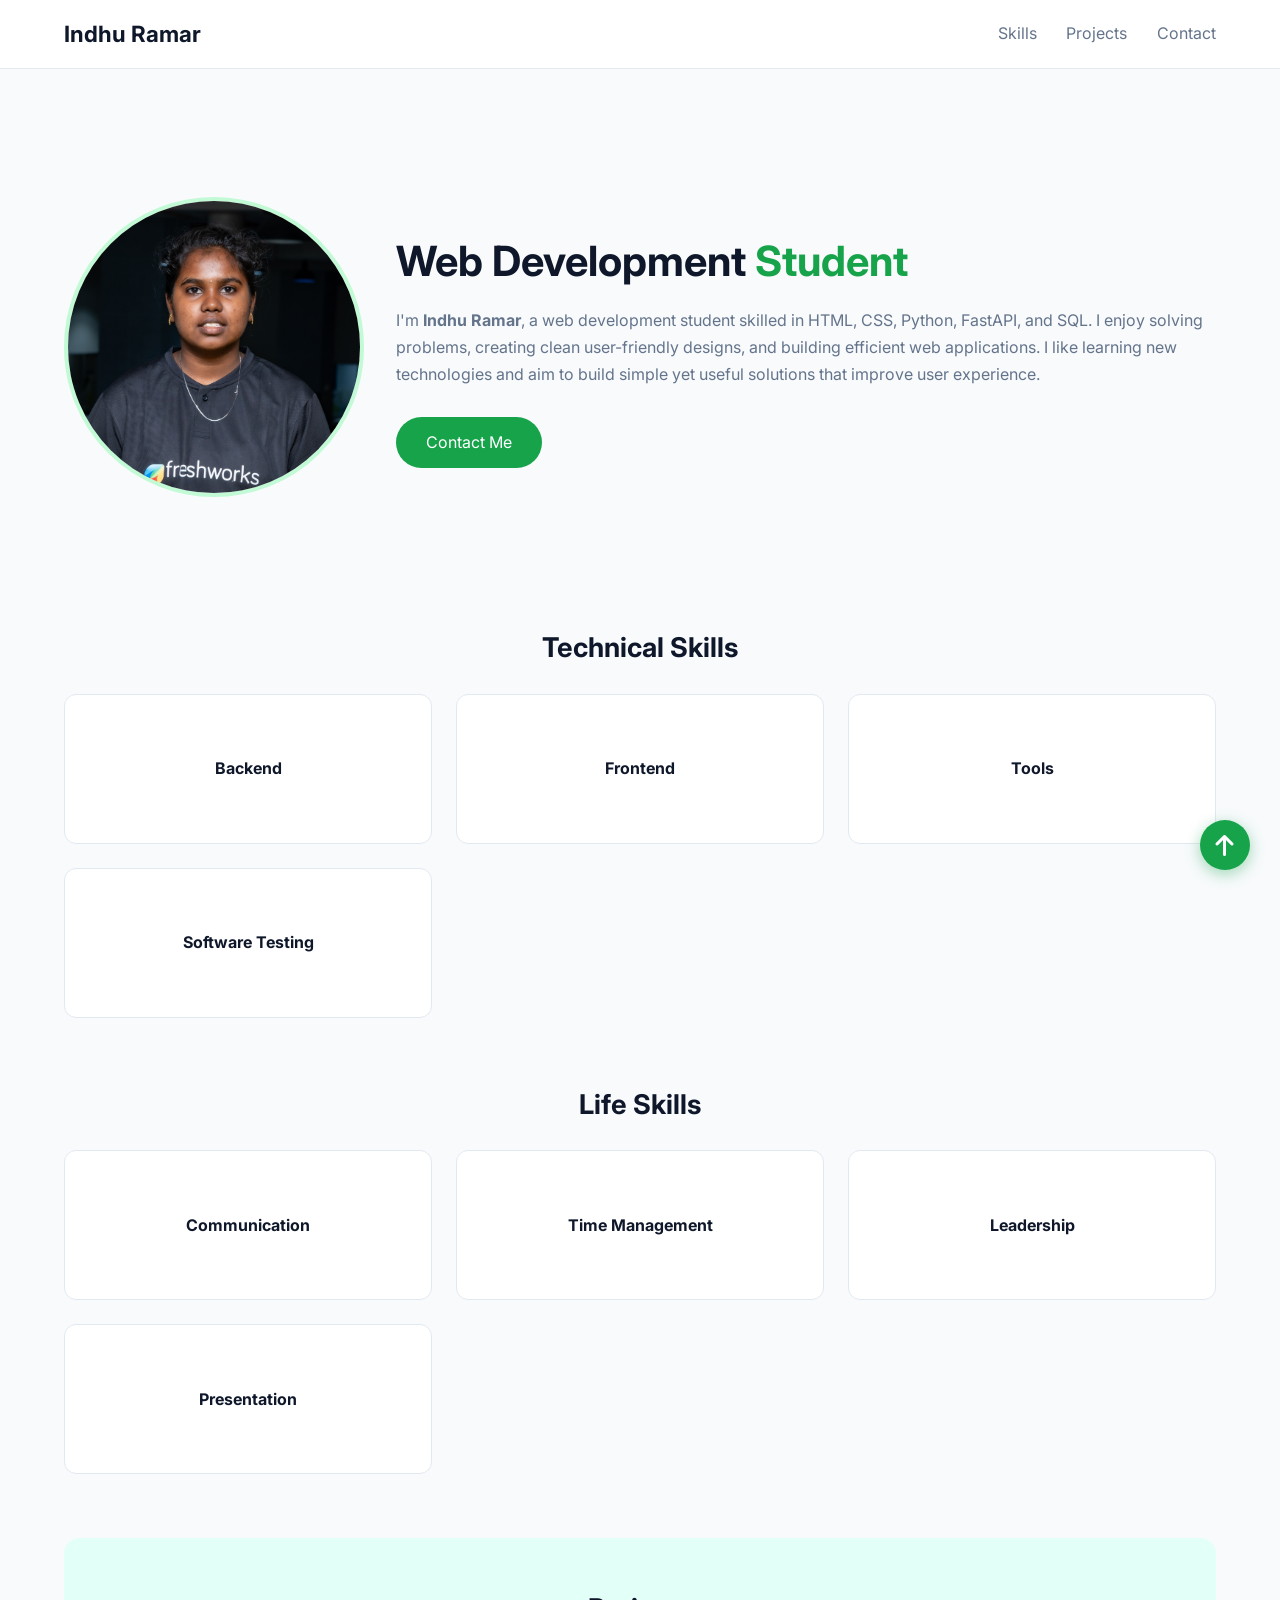
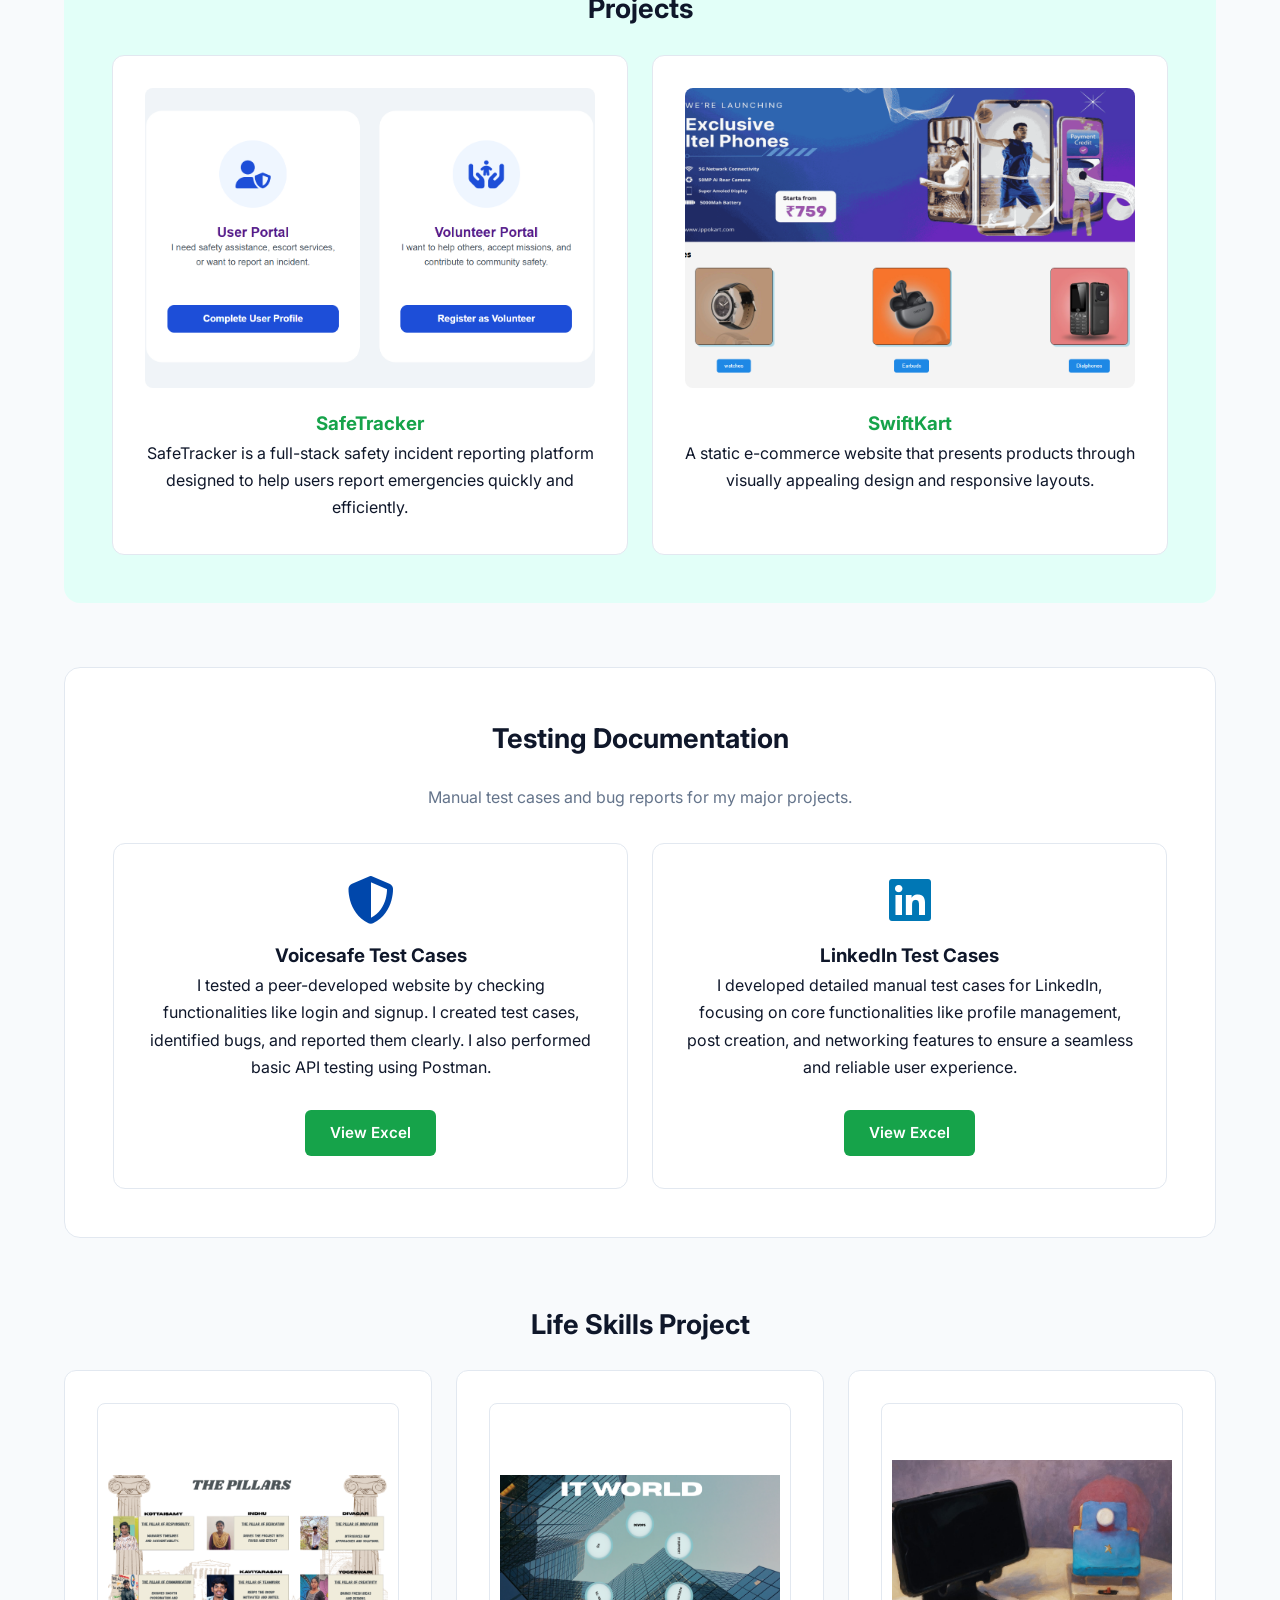
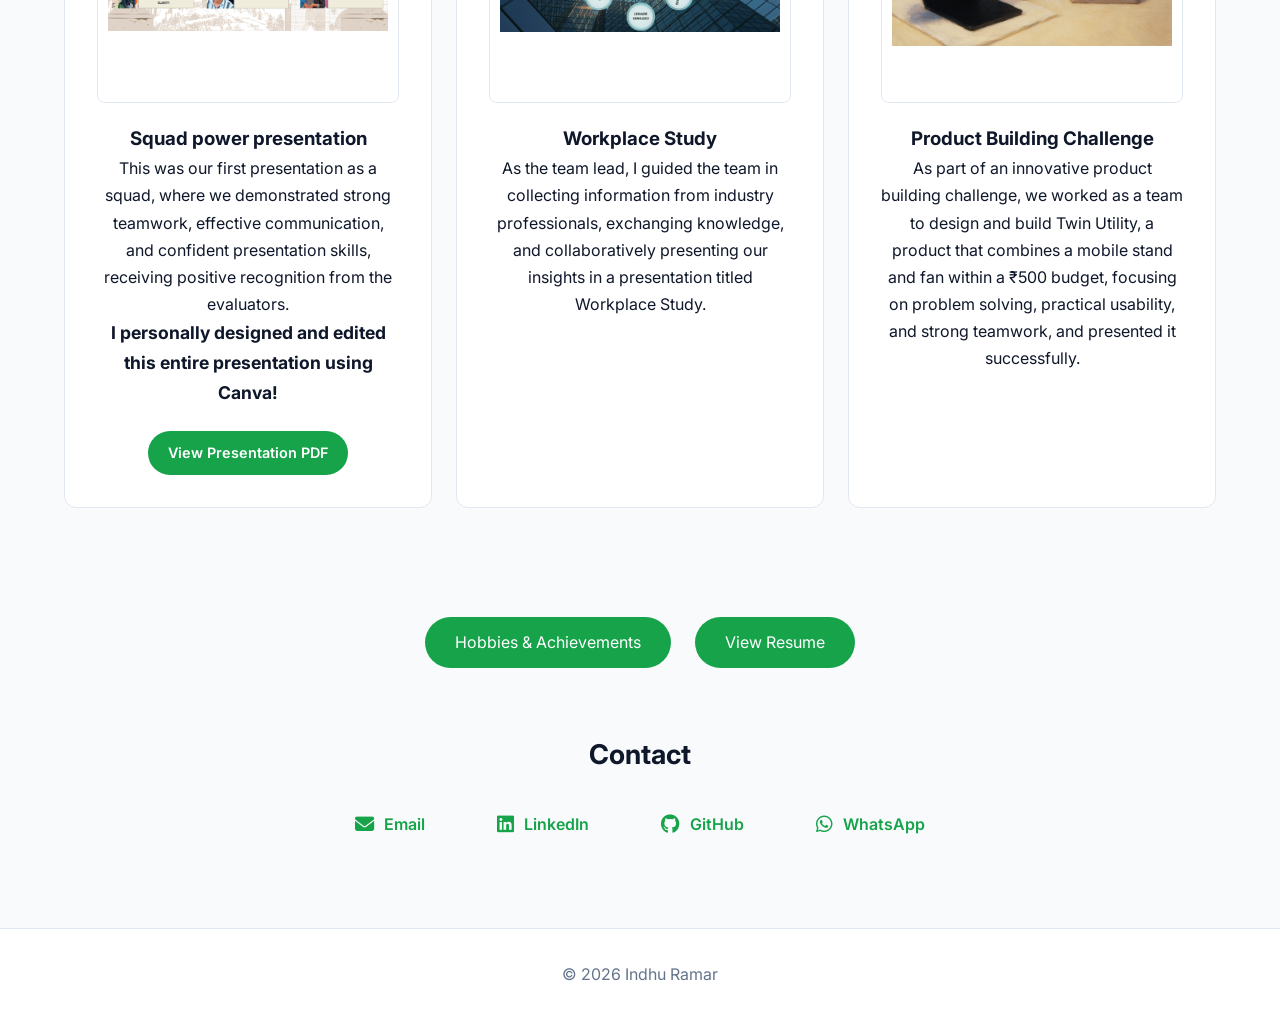
==== commit fcc9b55c: "Add border-radius to progress bar fill" ====
--- a/index.html
+++ b/index.html
@@ -11,7 +11,7 @@
 
   <!-- Font Awesome -->
   <link rel="stylesheet" href="https://cdnjs.cloudflare.com/ajax/libs/font-awesome/6.4.0/css/all.min.css" />
-  <link rel="stylesheet" href="./style.css?v=3" />
+  <link rel="stylesheet" href="./style.css?v=4" />
 </head>
 
 <body>
--- a/style.css
+++ b/style.css
@@ -333,6 +333,7 @@
 .progress_fill {
   background: var(--accent-green);
   height: 100%;
+  border-radius: 10px;
 }
 
 .flip_card_front i {
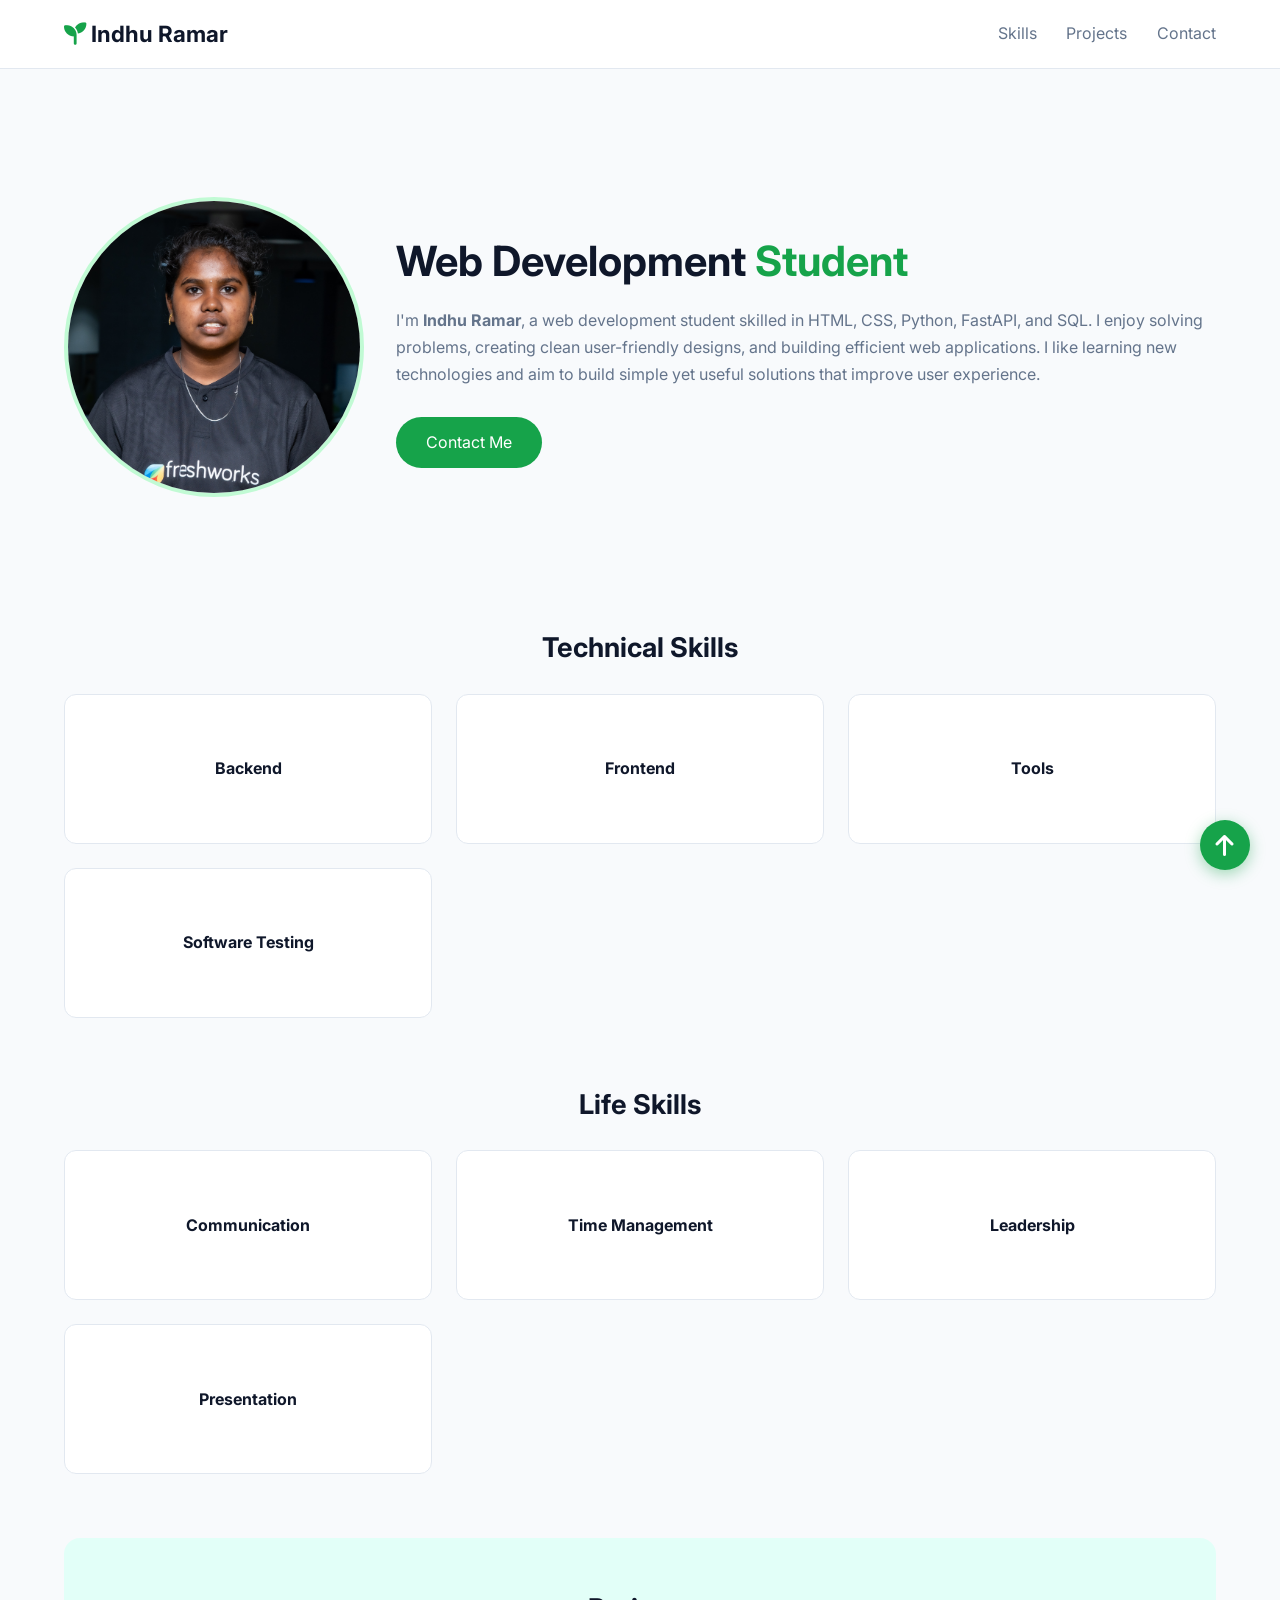
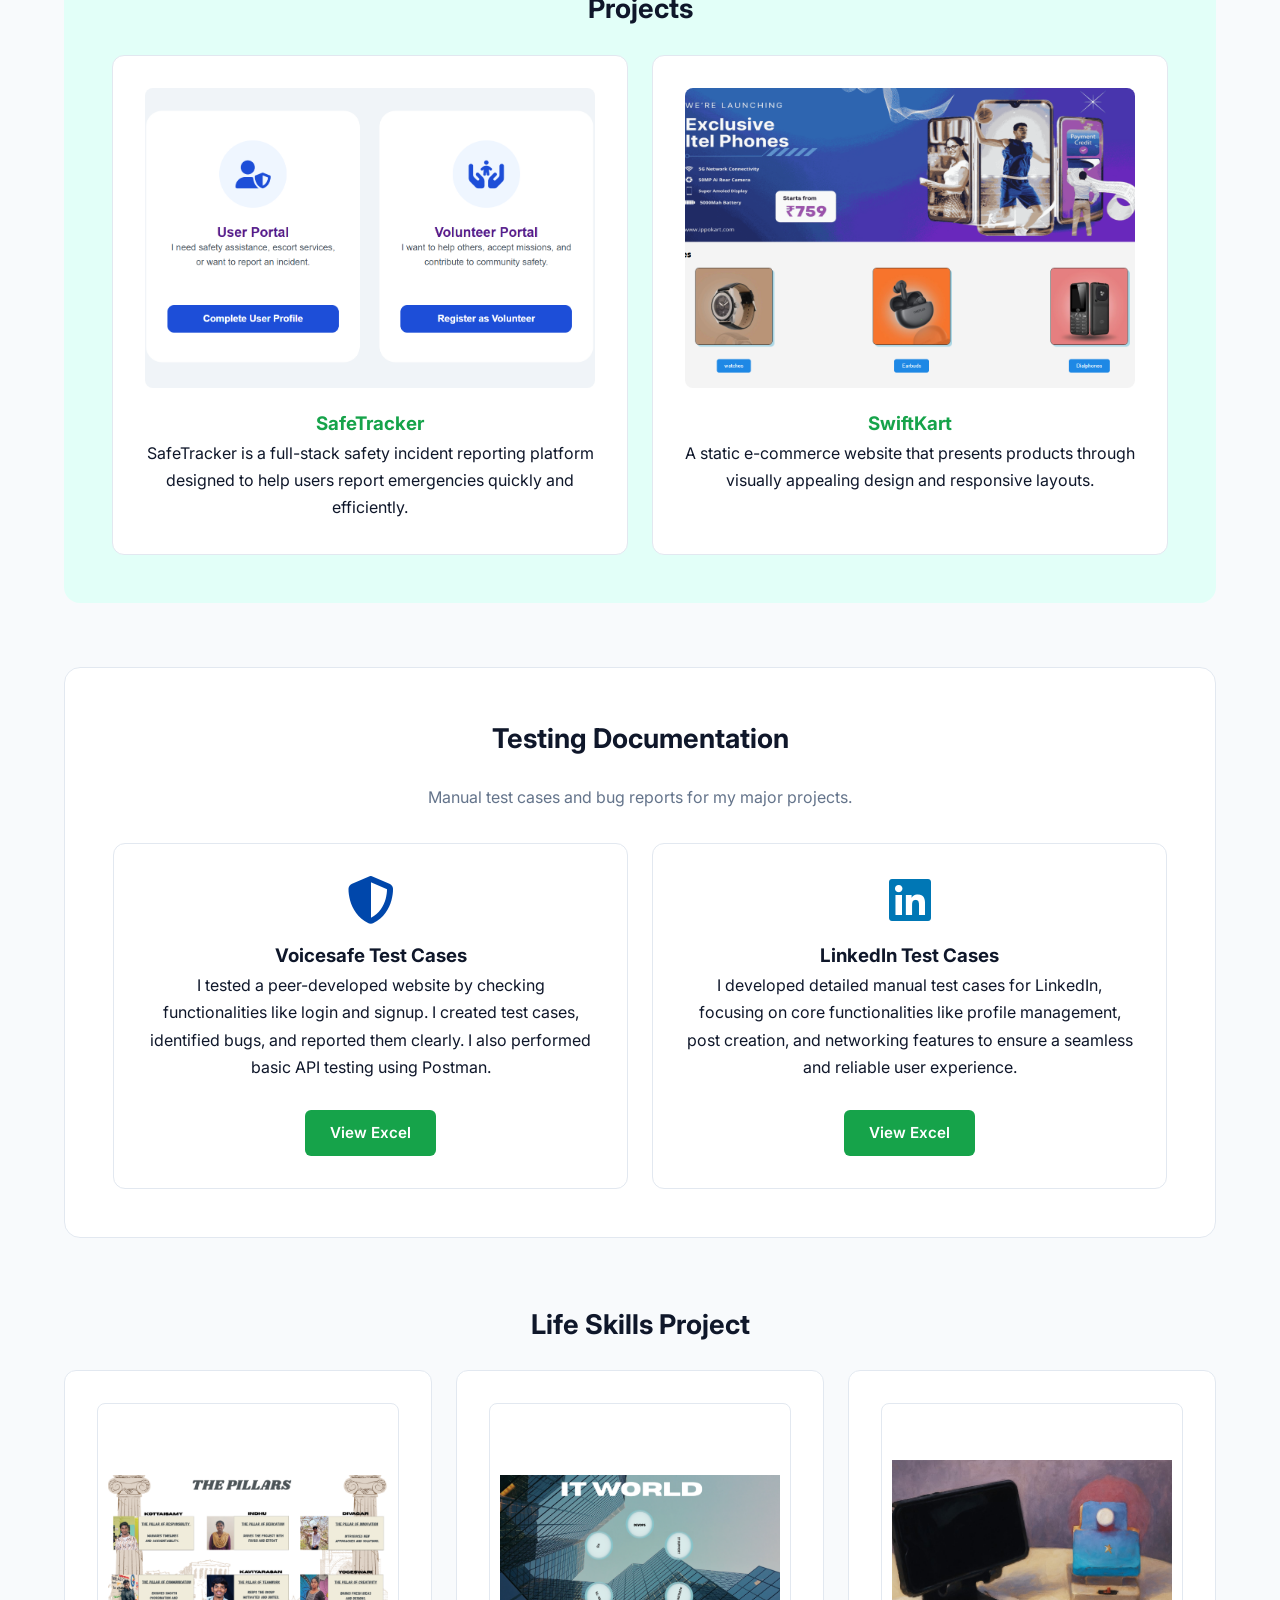
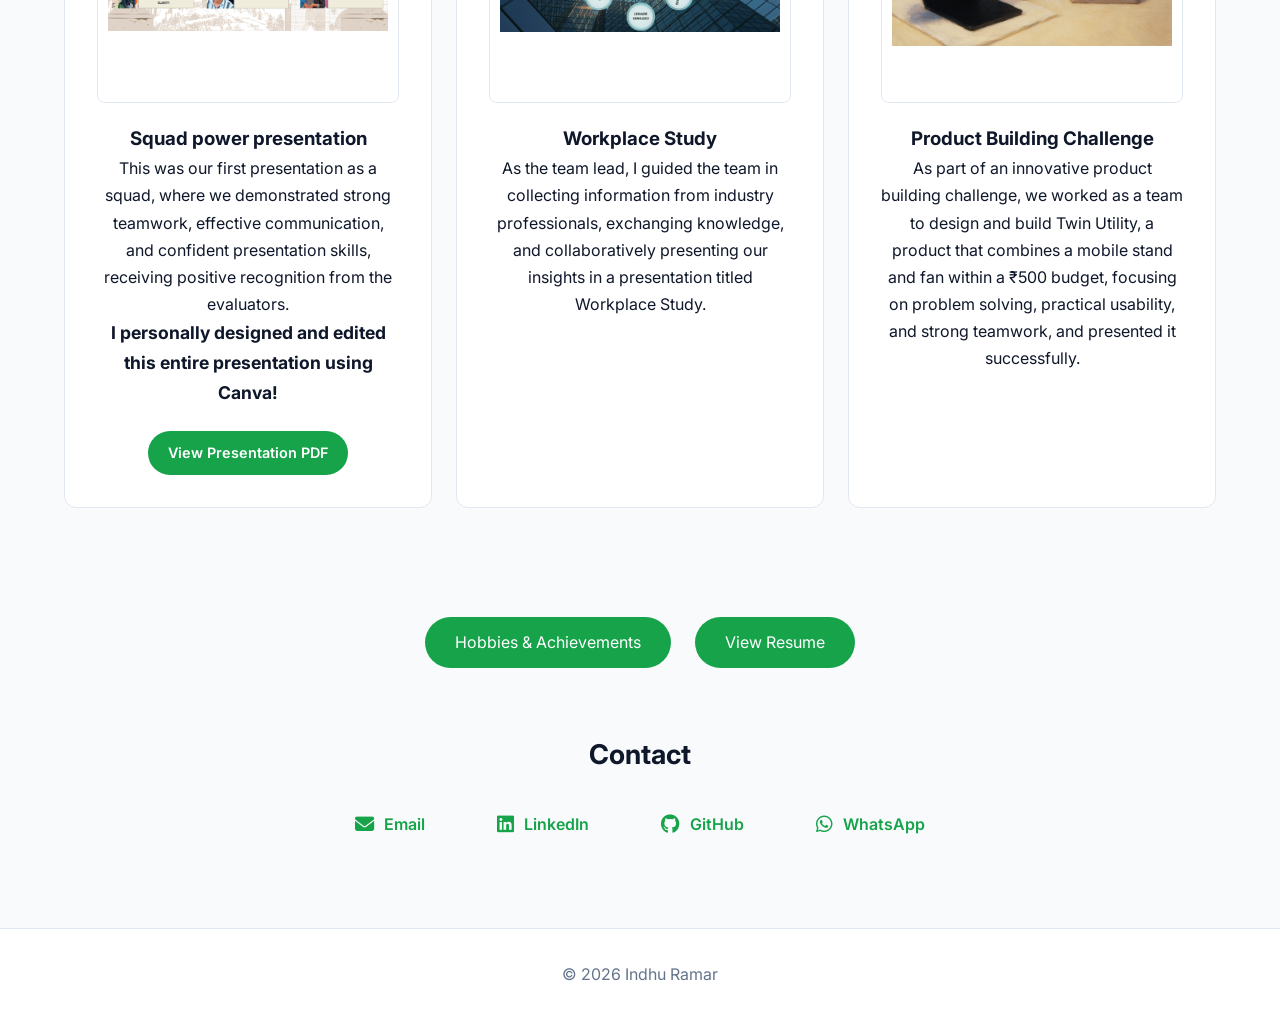
==== commit 06abaeeb: "Add grow/seedling icon to logo" ====
--- a/index.html
+++ b/index.html
@@ -5,20 +5,21 @@
   <meta charset="UTF-8" />
   <meta name="viewport" content="width=device-width, initial-scale=1.0" />
   <title>Indhu Ramar | Portfolio</title>
+  <link rel="icon" type="image/jpeg" href="images/profile.jpg" />
 
   <!-- Google Fonts -->
   <link href="https://fonts.googleapis.com/css2?family=Inter:wght@400;500;600;700&display=swap" rel="stylesheet" />
 
   <!-- Font Awesome -->
   <link rel="stylesheet" href="https://cdnjs.cloudflare.com/ajax/libs/font-awesome/6.4.0/css/all.min.css" />
-  <link rel="stylesheet" href="./style.css?v=4" />
+  <link rel="stylesheet" href="./style.css?v=5" />
 </head>
 
 <body>
   <!-- NAVBAR -->
   <nav>
     <div class="container nav_content">
-      <div class="logo">Indhu Ramar</div>
+      <div class="logo"><i class="fa-solid fa-seedling" style="color: var(--accent-green);"></i> Indhu Ramar</div>
       <div class="nav_links">
         <a href="#skills">Skills</a>
         <a href="#projects">Projects</a>
--- a/style.css
+++ b/style.css
@@ -482,4 +482,20 @@
   .project-img {
     height: 250px;
   }
+}
+
+/* --- CUSTOM SCROLLBAR --- */
+::-webkit-scrollbar {
+  width: 12px;
+}
+::-webkit-scrollbar-track {
+  background: #f1f1f1;
+}
+::-webkit-scrollbar-thumb {
+  background: var(--accent-green);
+  border-radius: 6px;
+  border: 3px solid #f1f1f1;
+}
+::-webkit-scrollbar-thumb:hover {
+  background: #2E7D32;
 }
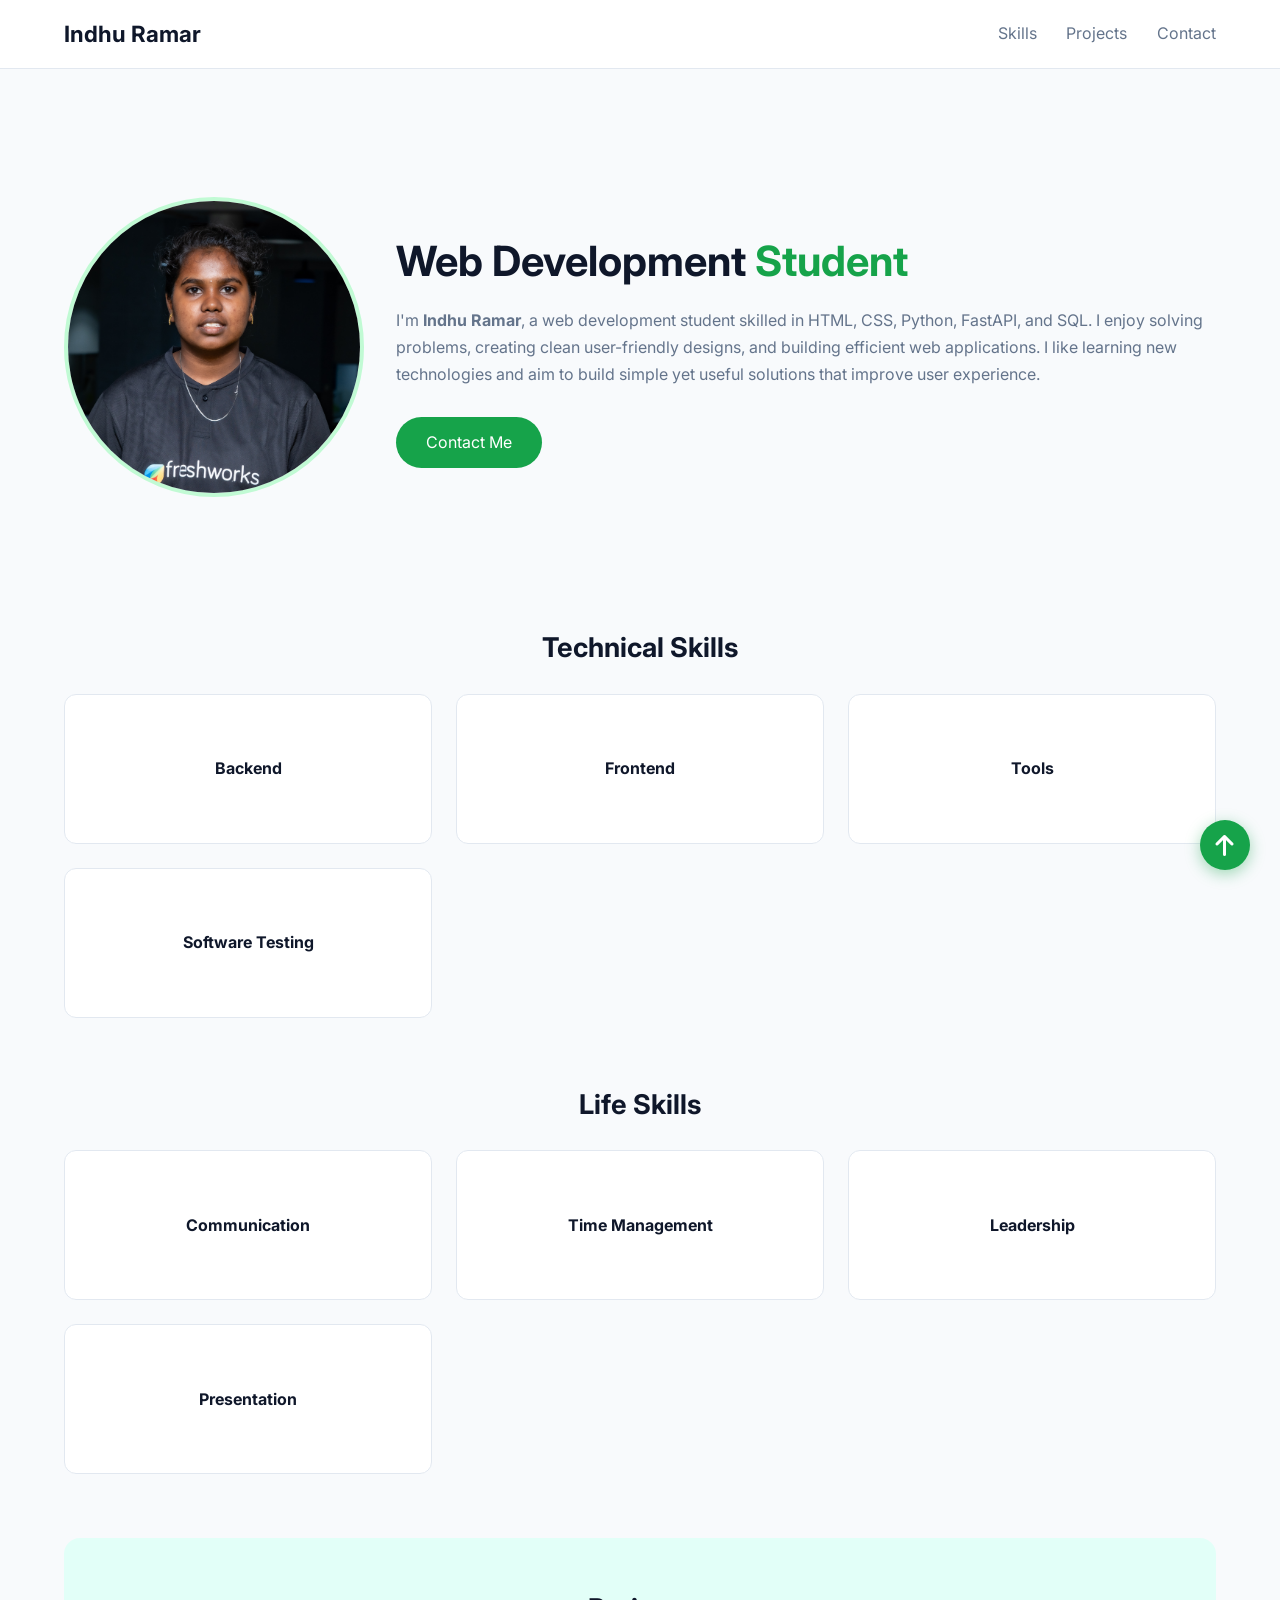
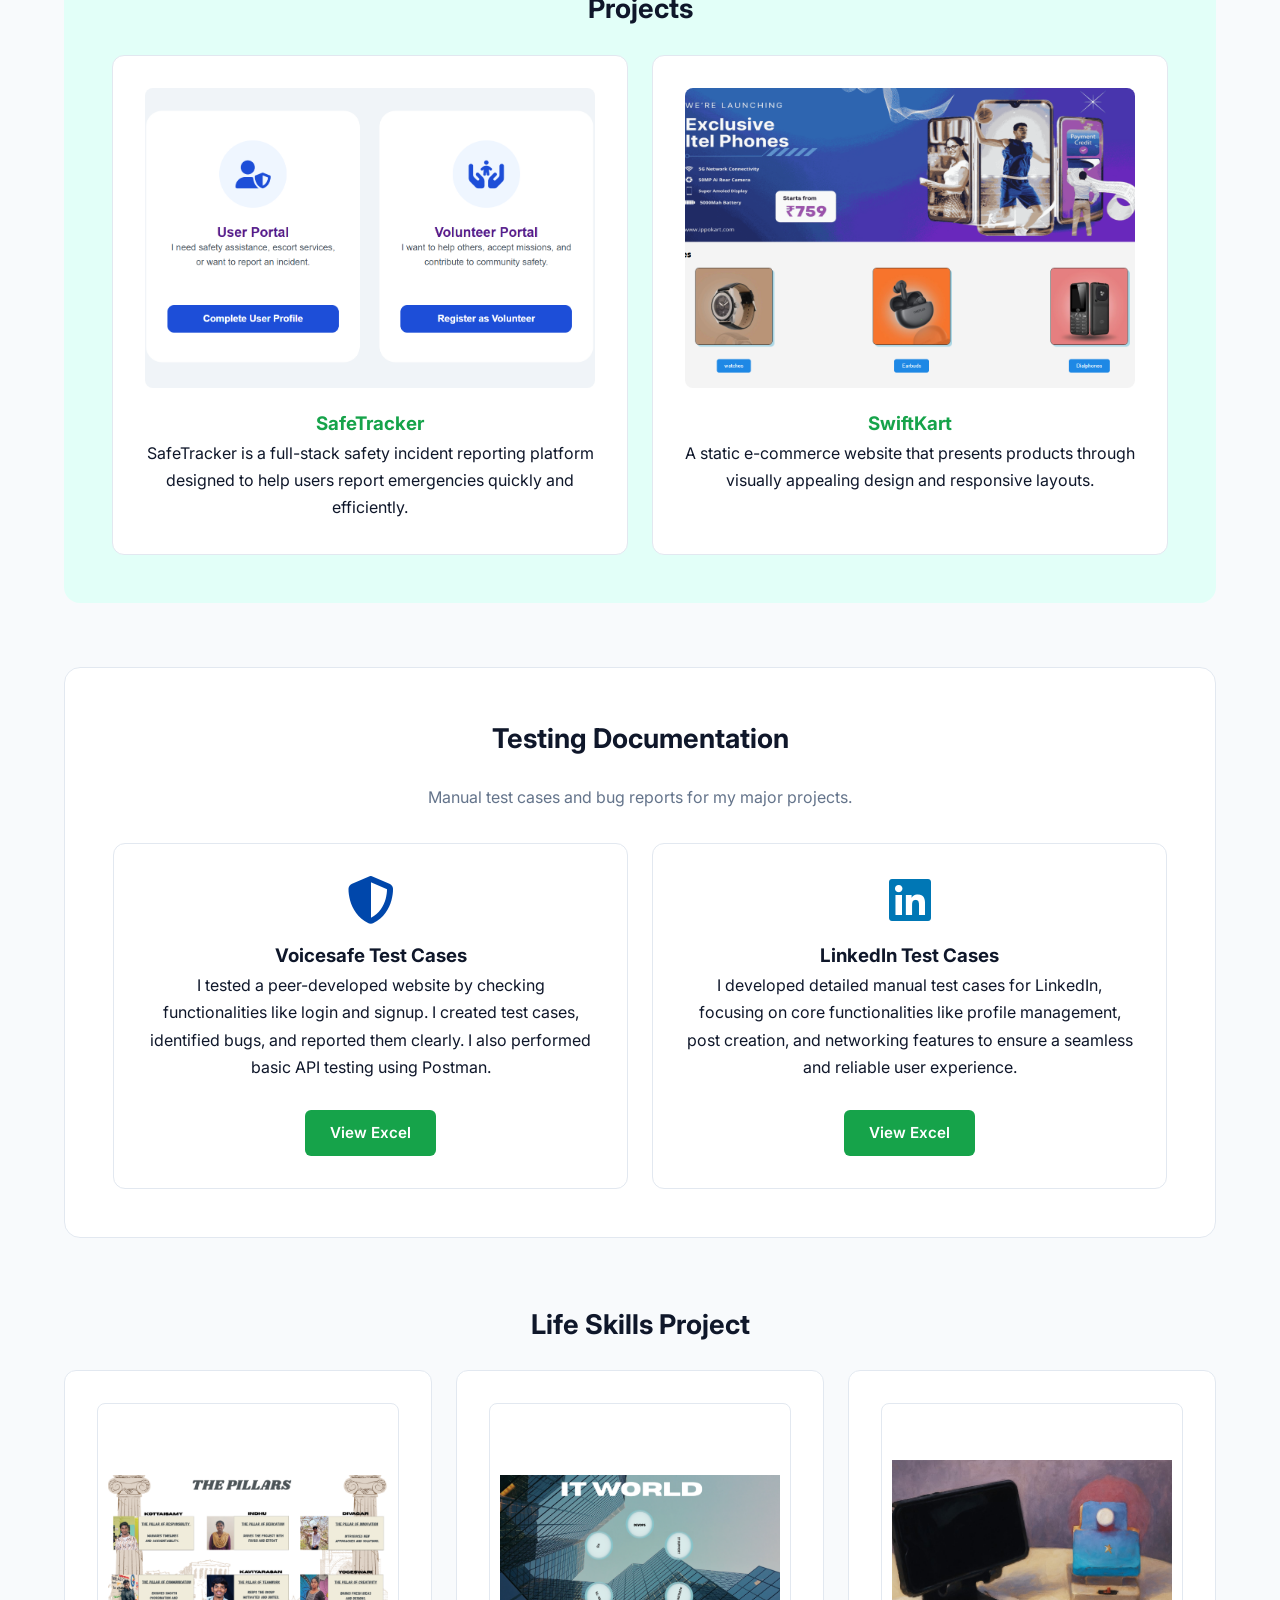
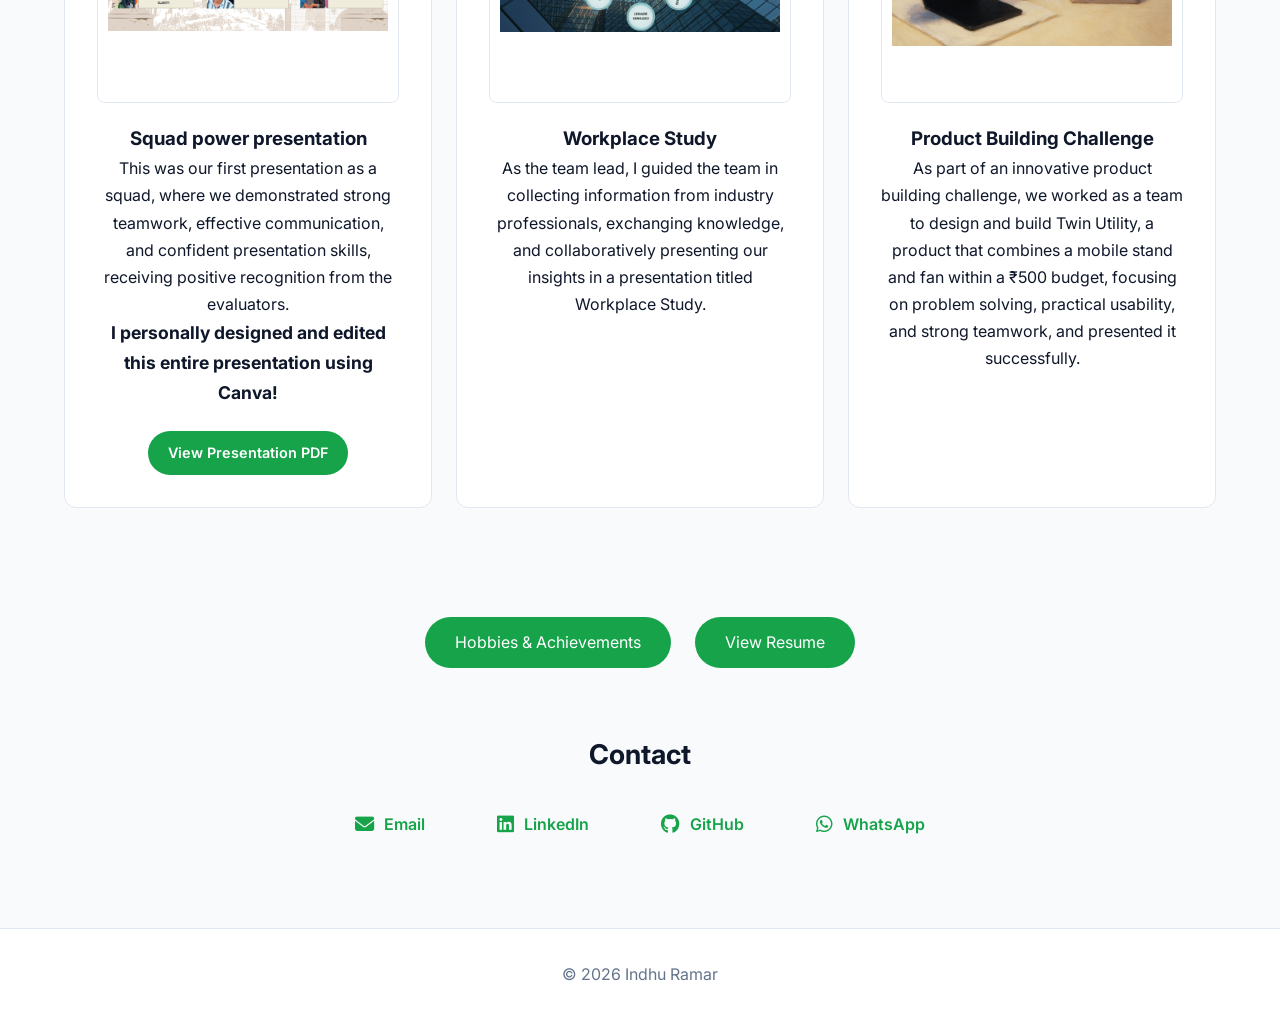
==== commit d36e85f6: "Revert logo icon" ====
--- a/index.html
+++ b/index.html
@@ -19,7 +19,7 @@
   <!-- NAVBAR -->
   <nav>
     <div class="container nav_content">
-      <div class="logo"><i class="fa-solid fa-seedling" style="color: var(--accent-green);"></i> Indhu Ramar</div>
+      <div class="logo">Indhu Ramar</div>
       <div class="nav_links">
         <a href="#skills">Skills</a>
         <a href="#projects">Projects</a>
